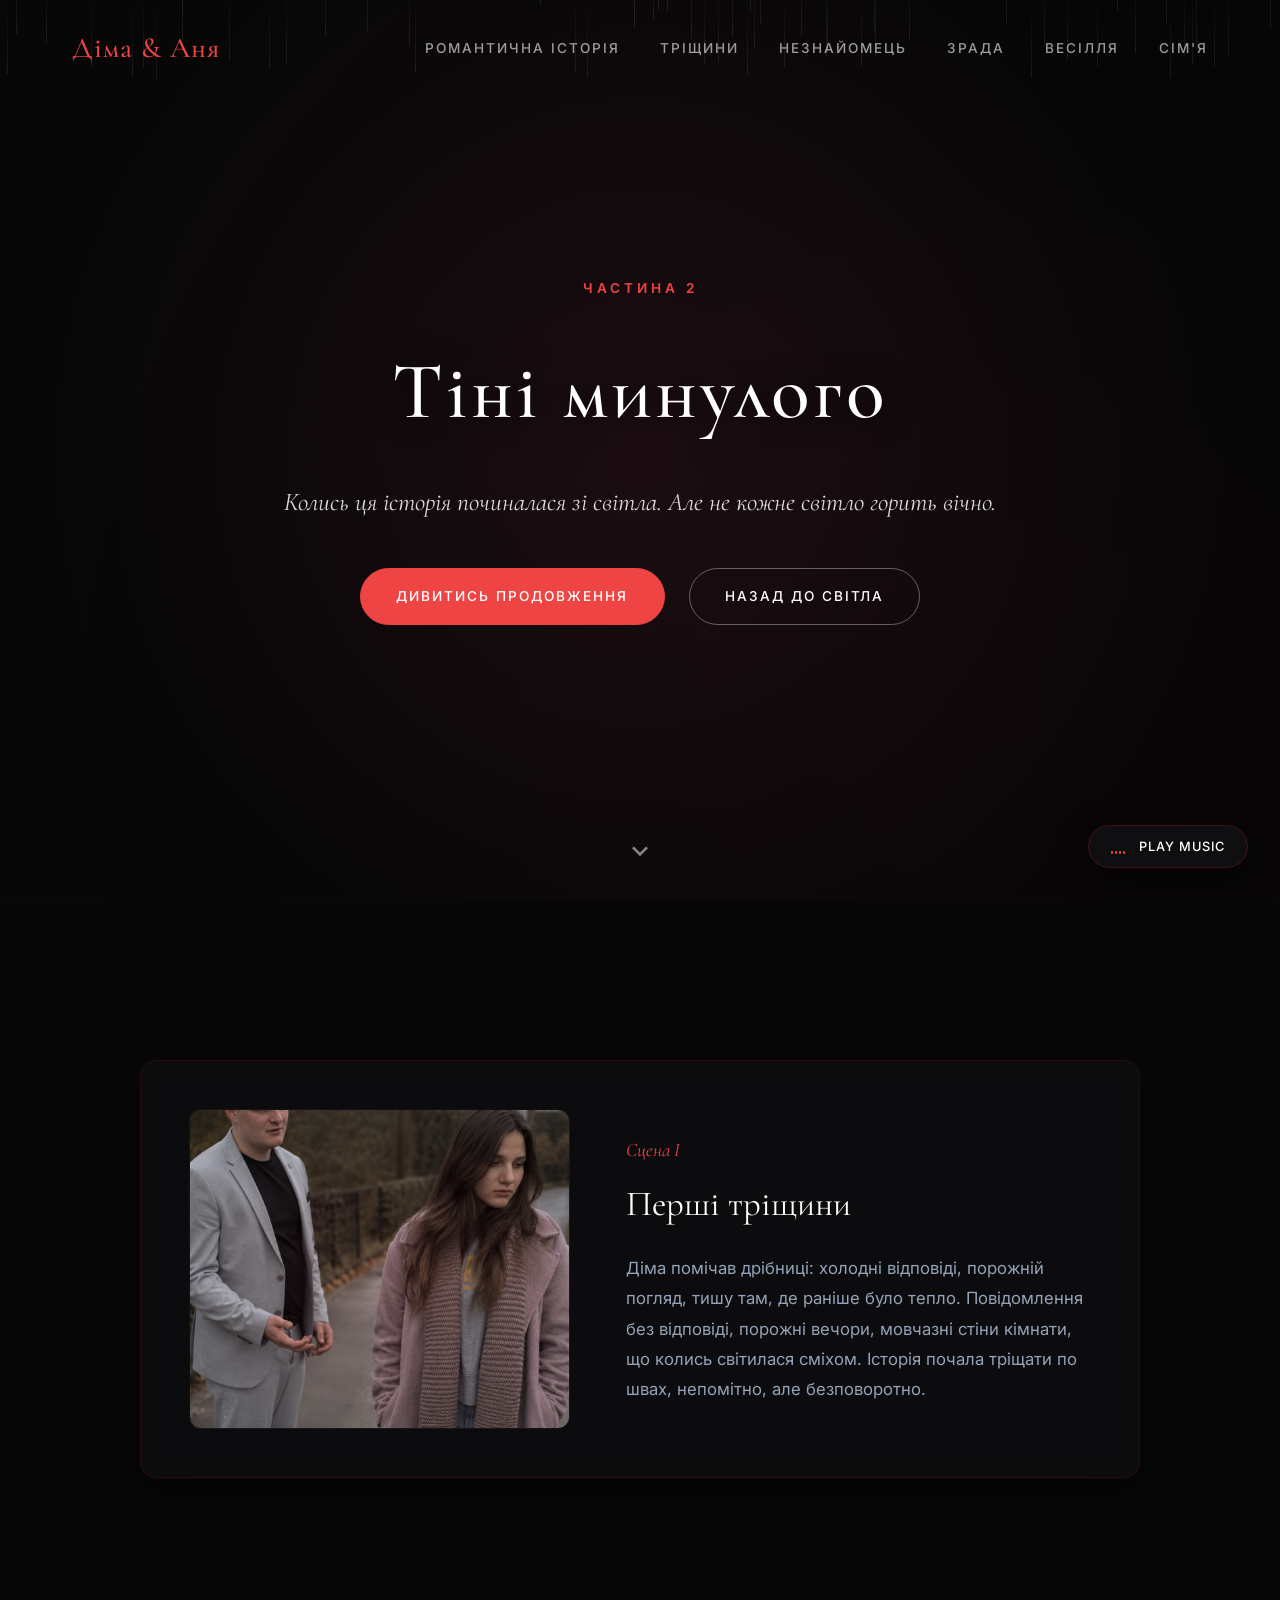
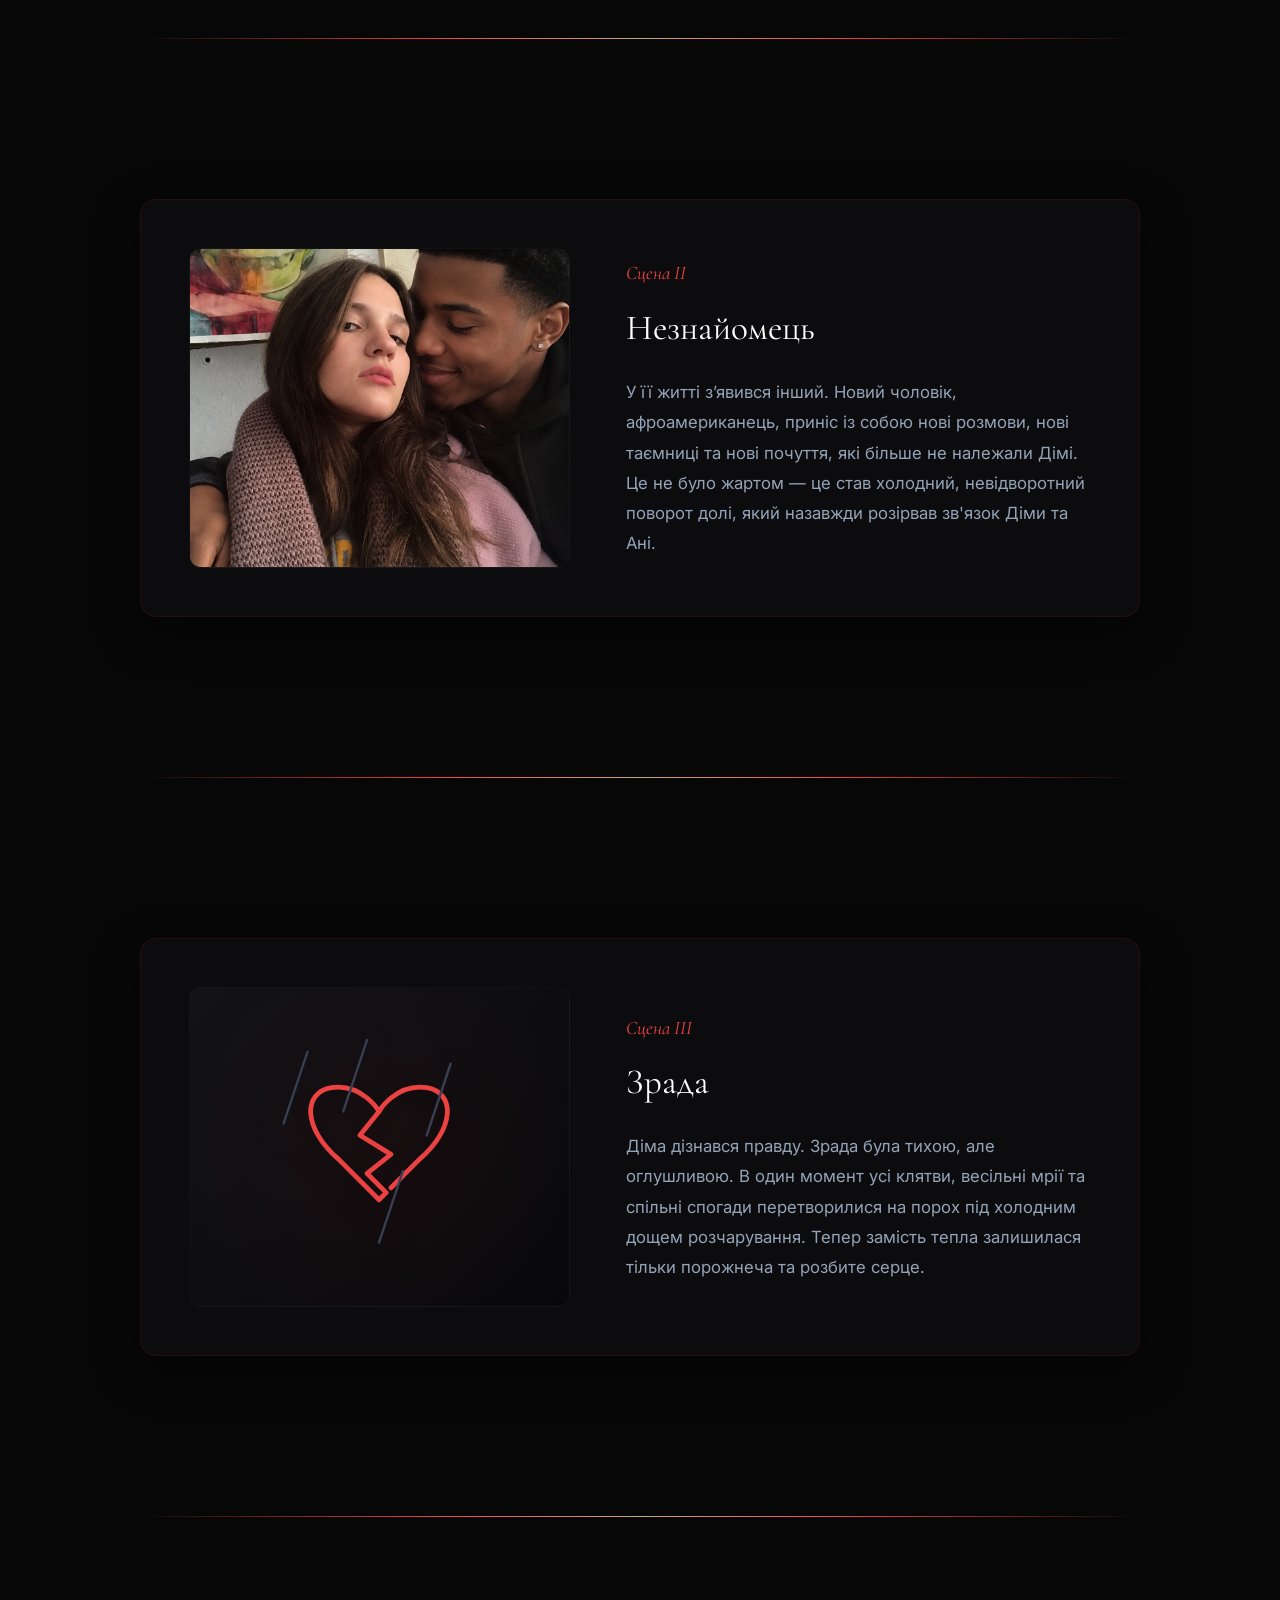
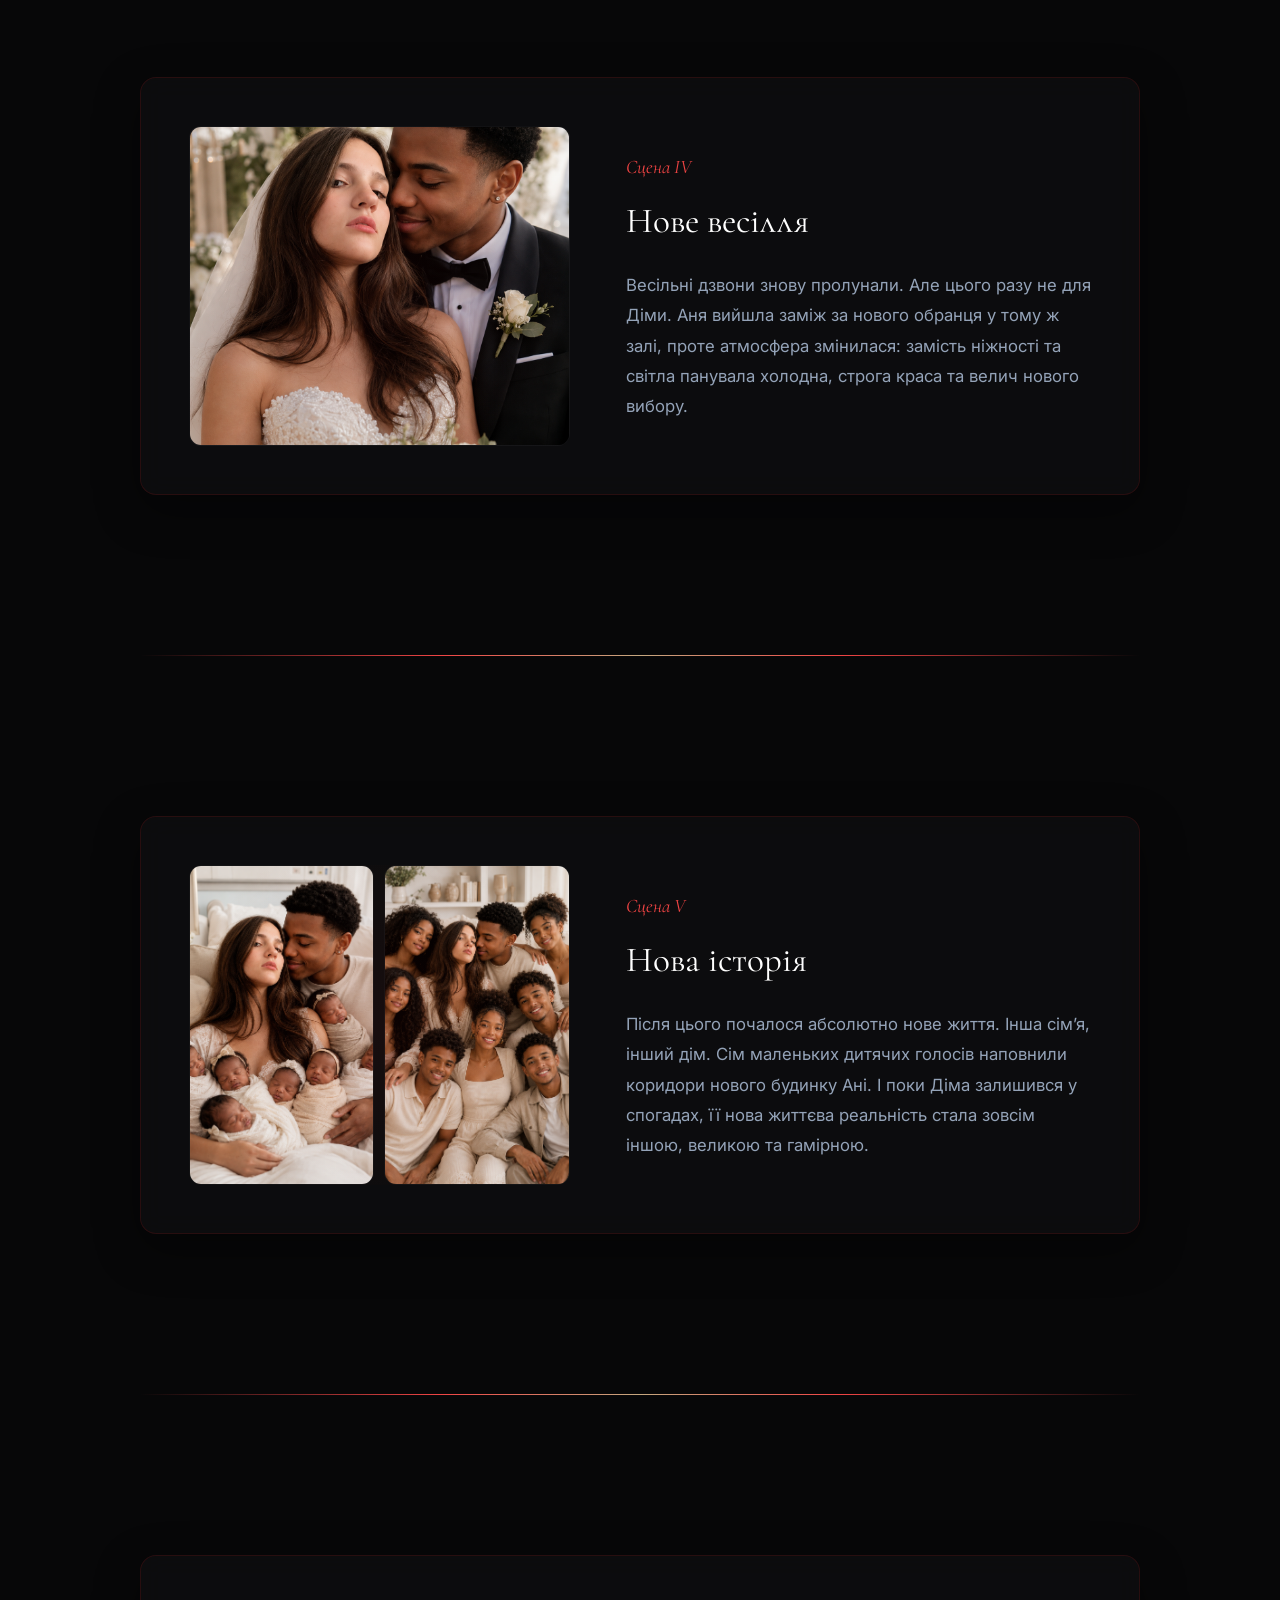
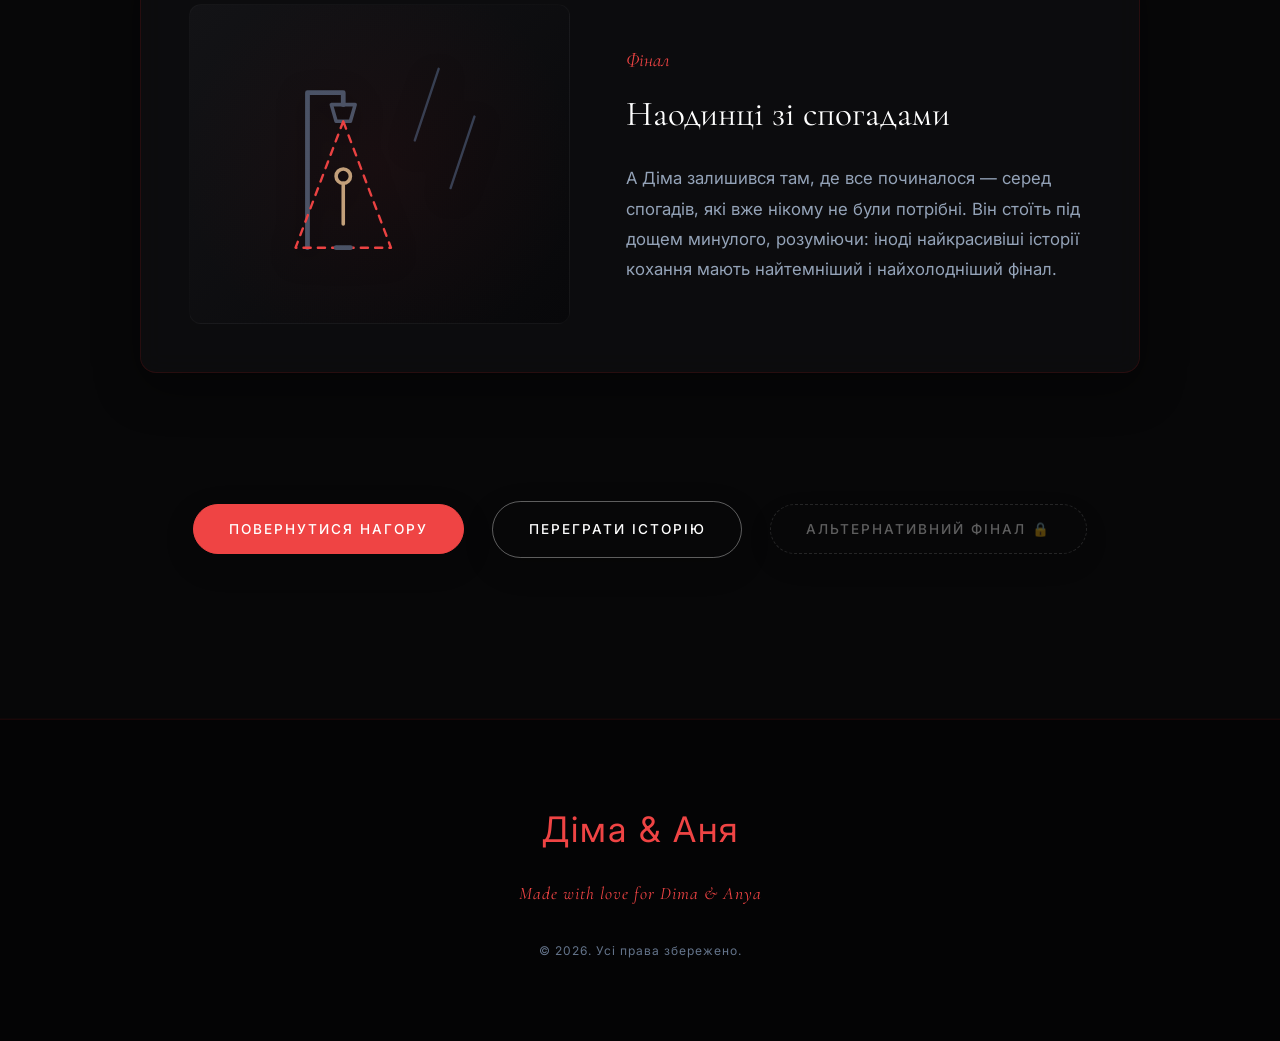
==== continuation.html @ 4e26ebfa "Add files via upload" ====
<!DOCTYPE html>
<html lang="uk">
<head>
    <meta charset="UTF-8">
    <meta name="viewport" content="width=device-width, initial-scale=1.0">
    <title>Діма & Аня — Темне Продовження</title>
    
    <!-- Meta Descriptions for SEO -->
    <meta name="description" content="Драматичне продовження історії Діми та Ані. Коли світло згасає, починається нова глава.">
    <meta name="robots" content="noindex, nofollow">
    
    <!-- Google Fonts -->
    <link rel="preconnect" href="https://fonts.googleapis.com">
    <link rel="preconnect" href="https://fonts.gstatic.com" crossorigin>
    <link href="https://fonts.googleapis.com/css2?family=Cormorant+Garamond:ital,wght@0,300;0,400;0,500;0,600;0,700;1,400&family=Inter:wght@300;400;500;600;700&display=swap" rel="stylesheet">
    
    <!-- Local CSS Link -->
    <link rel="stylesheet" href="style.css">
</head>
<body class="dark-theme">

    <!-- Loading Preloader Screen (Dark Theme) -->
    <div id="preloader" class="preloader" style="background-color: #070708;">
        <div class="preloader-content">
            <h1 class="preloader-title" style="color: #EF4444; text-shadow: 0 0 15px rgba(239, 68, 68, 0.25);">Темне продовження</h1>
            <div class="preloader-divider" style="background-color: #EF4444;"></div>
            <p class="preloader-subtitle" style="color: #94A3B8;">Іноді найкрасивіші історії мають найтемніший фінал...</p>
        </div>
    </div>

    <!-- Rain Overlay container -->
    <div class="rain-overlay" id="rain-overlay"></div>

    <!-- Fog Overlay container -->
    <div class="fog-overlay">
        <div class="fog-cloud"></div>
    </div>

    <!-- Background Music Audio Loop (Shared) -->
    <audio id="bg-music" loop preload="auto">
        <source src="assets/audio/background.mp3" type="audio/mpeg">
    </audio>

    <!-- Floating Audio Control Button -->
    <button id="music-toggle" class="music-toggle-btn" aria-label="Увімкнути музику">
        <span class="music-wave-container">
            <span class="wave-bar"></span>
            <span class="wave-bar"></span>
            <span class="wave-bar"></span>
            <span class="wave-bar"></span>
        </span>
        <span class="music-toggle-text">Play music</span>
    </button>

    <!-- Navigation Header (Dark) -->
    <header class="main-header" id="navbar">
        <div class="header-container">
            <a href="index.html" class="nav-logo" style="color: #EF4444 !important;">Діма & Аня</a>
            
            <nav class="nav-menu" id="nav-menu">
                <a href="index.html" class="nav-link">Романтична історія</a>
                <a href="#fissures" class="nav-link">Тріщини</a>
                <a href="#stranger" class="nav-link">Незнайомець</a>
                <a href="#betrayal" class="nav-link">Зрада</a>
                <a href="#wedding" class="nav-link">Весілля</a>
                <a href="#family" class="nav-link">Сім'я</a>
            </nav>
            
            <button class="mobile-menu-toggle" id="menu-toggle" aria-label="Меню">
                <span class="hamburger-line"></span>
                <span class="hamburger-line"></span>
                <span class="hamburger-line"></span>
            </button>
        </div>
    </header>

    <!-- Dark Hero Section -->
    <section class="dark-hero" id="hero">
        <div class="dark-hero-content">
            <span class="dark-hero-tag animate-fade-in-up">Частина 2</span>
            <h1 class="dark-hero-title animate-delay-1">Тіні минулого</h1>
            <p class="dark-hero-subtitle animate-delay-2">Колись ця історія починалася зі світла. Але не кожне світло горить вічно.</p>
            <div class="hero-buttons animate-delay-2">
                <a href="#fissures" class="btn btn-dark-primary">Дивитись продовження</a>
                <a href="index.html" class="btn btn-dark-outline">Назад до світла</a>
            </div>
        </div>
        <a href="#fissures" class="scroll-down-indicator" aria-label="Читати далі">
            <svg class="dark-scroll-down-arrow" viewBox="0 0 24 24">
                <path d="M7.41,8.58L12,13.17L16.59,8.58L18,10L12,16L6,10L7.41,8.58Z" />
            </svg>
        </a>
    </section>

    <!-- Dark Continuation Timeline -->
    <section class="dark-timeline-section" style="padding: 6rem 0 10rem 0;">
        <div class="container">
            
            <div class="dark-timeline-wrapper">

                <!-- Scene 1: Перші тріщини -->
                <div class="dark-scene-card reveal-on-scroll" id="fissures">
                    <div class="dark-scene-media">
                        <img src="assets/images/fissures.png" alt="Перші тріщини" loading="lazy">
                    </div>
                    <div class="dark-scene-info">
                        <span class="dark-scene-num">Сцена I</span>
                        <h2 class="dark-scene-title">Перші тріщини</h2>
                        <p class="dark-scene-text">
                            Діма помічав дрібниці: холодні відповіді, порожній погляд, тишу там, де раніше було тепло. Повідомлення без відповіді, порожні вечори, мовчазні стіни кімнати, що колись світилася сміхом. Історія почала тріщати по швах, непомітно, але безповоротно.
                        </p>
                    </div>
                </div>

                <div class="red-gold-accent"></div>

                <!-- Scene 2: Незнайомець -->
                <div class="dark-scene-card reveal-on-scroll" id="stranger">
                    <div class="dark-scene-media">
                        <img src="assets/images/stranger.png" alt="Незнайомець" loading="lazy">
                    </div>
                    <div class="dark-scene-info">
                        <span class="dark-scene-num">Сцена II</span>
                        <h2 class="dark-scene-title">Незнайомець</h2>
                        <p class="dark-scene-text">
                            У її житті з’явився інший. Новий чоловік, афроамериканець, приніс із собою нові розмови, нові таємниці та нові почуття, які більше не належали Дімі. Це не було жартом — це став холодний, невідворотний поворот долі, який назавжди розірвав зв'язок Діми та Ані.
                        </p>
                    </div>
                </div>

                <div class="red-gold-accent"></div>

                <!-- Scene 3: Зрада -->
                <div class="dark-scene-card reveal-on-scroll" id="betrayal">
                    <div class="dark-scene-media">
                        <!-- Line-art Vector: Shattered heart geometry in rain -->
                        <svg viewBox="0 0 100 100" class="silhouette-svg">
                            <!-- Shattered Heart Path -->
                            <path d="M 50 35 C 50 35, 43 23, 30 25 C 18 27, 18 42, 33 55 L 50 72 L 53 69 L 45 61 L 55 53 L 42 45 L 50 35 Z" stroke="#EF4444" stroke-width="2"/>
                            <path d="M 50 35 C 50 35, 57 23, 70 25 C 82 27, 82 42, 67 55 L 55 67" stroke="#EF4444" stroke-width="2"/>
                            <!-- Rain drops cutting through heart -->
                            <line x1="20" y1="10" x2="10" y2="40" stroke="#334155" stroke-width="1"/>
                            <line x1="45" y1="5" x2="35" y2="35" stroke="#334155" stroke-width="1"/>
                            <line x1="80" y1="15" x2="70" y2="45" stroke="#334155" stroke-width="1"/>
                            <line x1="60" y1="60" x2="50" y2="90" stroke="#334155" stroke-width="1"/>
                        </svg>
                    </div>
                    <div class="dark-scene-info">
                        <span class="dark-scene-num">Сцена III</span>
                        <h2 class="dark-scene-title">Зрада</h2>
                        <p class="dark-scene-text">
                            Діма дізнався правду. Зрада була тихою, але оглушливою. В один момент усі клятви, весільні мрії та спільні спогади перетворилися на порох під холодним дощем розчарування. Тепер замість тепла залишилася тільки порожнеча та розбите серце.
                        </p>
                    </div>
                </div>

                <div class="red-gold-accent"></div>

                <!-- Scene 4: Нове весілля -->
                <div class="dark-scene-card reveal-on-scroll" id="wedding">
                    <div class="dark-scene-media">
                        <img src="assets/images/dark_wedding.png" alt="Нове весілля" loading="lazy">
                    </div>
                    <div class="dark-scene-info">
                        <span class="dark-scene-num">Сцена IV</span>
                        <h2 class="dark-scene-title">Нове весілля</h2>
                        <p class="dark-scene-text">
                            Весільні дзвони знову пролунали. Але цього разу не для Діми. Аня вийшла заміж за нового обранця у тому ж залі, проте атмосфера змінилася: замість ніжності та світла панувала холодна, строга краса та велич нового вибору.
                        </p>
                    </div>
                </div>

                <div class="red-gold-accent"></div>

                <!-- Scene 5: Сім дітей -->
                <div class="dark-scene-card reveal-on-scroll" id="family">
                    <div class="dark-scene-media" style="gap: 10px; background: transparent; border: none; box-shadow: none;">
                        <div style="width: 50%; height: 100%; overflow: hidden; border-radius: 12px; border: 1px solid rgba(255,255,255,0.03);">
                            <img src="assets/images/seven_babies.png" alt="Сім немовлят" loading="lazy" style="width: 100%; height: 100%; object-fit: cover;">
                        </div>
                        <div style="width: 50%; height: 100%; overflow: hidden; border-radius: 12px; border: 1px solid rgba(255,255,255,0.03);">
                            <img src="assets/images/seven_kids.png" alt="Сім дітей" loading="lazy" style="width: 100%; height: 100%; object-fit: cover;">
                        </div>
                    </div>
                    <div class="dark-scene-info">
                        <span class="dark-scene-num">Сцена V</span>
                        <h2 class="dark-scene-title">Нова історія</h2>
                        <p class="dark-scene-text">
                            Після цього почалося абсолютно нове життя. Інша сім’я, інший дім. Сім маленьких дитячих голосів наповнили коридори нового будинку Ані. І поки Діма залишився у спогадах, її нова життєва реальність стала зовсім іншою, великою та гамірною.
                        </p>
                    </div>
                </div>

                <div class="red-gold-accent"></div>

                <!-- Scene 6: Діма після всього -->
                <div class="dark-scene-card reveal-on-scroll" id="dima-alone">
                    <div class="dark-scene-media">
                        <!-- Line-art Vector: Lone figure under a lamp light in rain -->
                        <svg viewBox="0 0 100 100" class="silhouette-svg">
                            <!-- Lamp outline -->
                            <path d="M 20 85 L 20 20 L 35 20 M 35 20 L 35 25" stroke="#475569" stroke-width="2"/>
                            <polygon points="30,25 40,25 38,32 32,32" stroke="#475569" stroke-width="1.5"/>
                            <!-- Light cone -->
                            <polygon points="35,32 15,85 55,85" fill="none" stroke="#EF4444" stroke-dasharray="3,3" stroke-width="1"/>
                            <!-- Silhouette of single figure standing -->
                            <circle cx="35" cy="55" r="3" stroke="#C5A880" stroke-width="1.5"/>
                            <line x1="35" y1="58" x2="35" y2="75" stroke="#C5A880" stroke-width="1.5"/>
                            <line x1="32" y1="85" x2="38" y2="85" stroke="#475569" stroke-width="2"/>
                            <!-- Rain lines -->
                            <line x1="75" y1="10" x2="65" y2="40" stroke="#334155" stroke-width="1"/>
                            <line x1="90" y1="30" x2="80" y2="60" stroke="#334155" stroke-width="1"/>
                        </svg>
                    </div>
                    <div class="dark-scene-info">
                        <span class="dark-scene-num">Фінал</span>
                        <h2 class="dark-scene-title">Наодинці зі спогадами</h2>
                        <p class="dark-scene-text">
                            А Діма залишився там, де все починалося — серед спогадів, які вже нікому не були потрібні. Він стоїть під дощем минулого, розуміючи: іноді найкрасивіші історії кохання мають найтемніший і найхолодніший фінал.
                        </p>
                    </div>
                </div>

            </div>

            <!-- Dark CTA Actions -->
            <div class="text-center" style="margin-top: 8rem;">
                <button id="scroll-to-top" class="btn btn-dark-primary btn-round" style="margin-right: 1.5rem;" aria-label="Повернутися нагору">
                    Повернутися нагору
                </button>
                <a href="index.html" class="btn btn-dark-outline btn-round" style="margin-right: 1.5rem;">Переграти історію</a>
                <button class="btn btn-dark-outline btn-round btn-disabled" aria-disabled="true">Альтернативний фінал 🔒</button>
            </div>

        </div>
    </section>

    <!-- Footer (Dark) -->
    <footer class="main-footer">
        <div class="container text-center">
            <p class="footer-logo" style="color: #EF4444 !important;">Діма & Аня</p>
            <p class="footer-love">Made with love for Dima & Anya</p>
            <p class="footer-copy">&copy; 2026. Усі права збережено.</p>
        </div>
    </footer>

    <!-- Local JS Link -->
    <script src="script.js"></script>
</body>
</html>
---- style.css ----
/* 
   Love Story Діми і Ані — Premium Stylesheet
   Typography: Cormorant Garamond (Serif), Inter (Sans-serif)
*/

/* 1. Global Custom Variables & Reset */
:root {
    --color-ivory: #FAF8F5;
    --color-beige-light: #F4F0EB;
    --color-beige: #EADBC8;
    --color-champagne: #F2E3C6;
    --color-gold: #C5A880;
    --color-gold-dark: #A6875B;
    --color-navy: #0F172A;
    --color-navy-light: #1E293B;
    --color-muted: #64748B;
    --color-white: #FFFFFF;
    
    --font-serif: 'Cormorant Garamond', Georgia, serif;
    --font-sans: 'Inter', -apple-system, BlinkMacSystemFont, "Segoe UI", Roboto, sans-serif;
    
    --transition-smooth: all 0.5s cubic-bezier(0.25, 1, 0.5, 1);
    --transition-fast: all 0.3s ease;
    
    --shadow-soft: 0 4px 30px rgba(0, 0, 0, 0.03);
    --shadow-medium: 0 10px 40px rgba(197, 168, 128, 0.08);
    --shadow-glass: 0 8px 32px 0 rgba(15, 23, 42, 0.04);
}

* {
    box-sizing: border-box;
    margin: 0;
    padding: 0;
}

html {
    scroll-behavior: smooth;
    font-size: 16px;
    background-color: var(--color-ivory);
    color: var(--color-navy);
    -webkit-font-smoothing: antialiased;
}

body {
    font-family: var(--font-sans);
    line-height: 1.7;
    overflow-x: hidden;
}

/* Helper Utilities */
.container {
    width: 100%;
    max-width: 1200px;
    margin: 0 auto;
    padding: 0 2rem;
}

.text-center { text-align: center; }
.d-block { display: block; }

/* Custom Scrollbar */
::-webkit-scrollbar {
    width: 8px;
}
::-webkit-scrollbar-track {
    background: var(--color-ivory);
}
::-webkit-scrollbar-thumb {
    background: var(--color-beige);
    border-radius: 4px;
}
::-webkit-scrollbar-thumb:hover {
    background: var(--color-gold);
}

/* Typographical Hierarchy */
h1, h2, h3, h4, .nav-logo, .love-quote {
    font-family: var(--font-serif);
    font-weight: 500;
}

/* 2. Loading Preloader */
.preloader {
    position: fixed;
    top: 0;
    left: 0;
    width: 100%;
    height: 100%;
    background-color: var(--color-ivory);
    z-index: 9999;
    display: flex;
    justify-content: center;
    align-items: center;
    transition: opacity 0.8s cubic-bezier(0.25, 1, 0.5, 1), visibility 0.8s;
}

.preloader.fade-out {
    opacity: 0;
    visibility: hidden;
    pointer-events: none;
}

.preloader-content {
    text-align: center;
    opacity: 0;
    transform: translateY(20px);
    animation: preloaderFadeIn 0.8s forwards 0.2s;
}

.preloader-title {
    font-size: 3rem;
    color: var(--color-navy);
    letter-spacing: 2px;
}

.preloader-divider {
    width: 60px;
    height: 1px;
    background-color: var(--color-gold);
    margin: 1.5rem auto;
}

.preloader-subtitle {
    font-family: var(--font-serif);
    font-style: italic;
    font-size: 1.2rem;
    color: var(--color-gold-dark);
}

@keyframes preloaderFadeIn {
    to {
        opacity: 1;
        transform: translateY(0);
    }
}

/* 3. Floating Music Toggle Button */
.music-toggle-btn {
    position: fixed;
    bottom: 2rem;
    right: 2rem;
    z-index: 100;
    background: rgba(255, 255, 255, 0.75);
    backdrop-filter: blur(10px);
    -webkit-backdrop-filter: blur(10px);
    border: 1px solid rgba(197, 168, 128, 0.3);
    padding: 0.8rem 1.4rem;
    border-radius: 50px;
    display: flex;
    align-items: center;
    gap: 0.7rem;
    cursor: pointer;
    box-shadow: var(--shadow-glass);
    transition: var(--transition-fast);
}

.music-toggle-btn:hover {
    background: rgba(255, 255, 255, 0.95);
    border-color: var(--color-gold);
    transform: translateY(-3px);
}

.music-toggle-text {
    font-family: var(--font-sans);
    font-size: 0.8rem;
    font-weight: 500;
    text-transform: uppercase;
    letter-spacing: 1px;
    color: var(--color-navy);
}

.music-wave-container {
    display: flex;
    align-items: flex-end;
    gap: 2px;
    width: 16px;
    height: 14px;
}

.wave-bar {
    width: 2px;
    height: 3px;
    background-color: var(--color-gold-dark);
    border-radius: 2px;
    transition: height 0.3s ease;
}

/* Wave Playing Animation */
.music-toggle-btn.playing .wave-bar {
    animation: musicWave 1.2s ease-in-out infinite alternate;
}

.music-toggle-btn.playing .wave-bar:nth-child(1) { animation-delay: 0.1s; }
.music-toggle-btn.playing .wave-bar:nth-child(2) { animation-delay: 0.4s; }
.music-toggle-btn.playing .wave-bar:nth-child(3) { animation-delay: 0.2s; }
.music-toggle-btn.playing .wave-bar:nth-child(4) { animation-delay: 0.5s; }

@keyframes musicWave {
    0% { height: 3px; }
    100% { height: 14px; }
}

/* 4. Navigation Header */
.main-header {
    position: fixed;
    top: 0;
    left: 0;
    width: 100%;
    z-index: 90;
    transition: var(--transition-smooth);
    padding: 1.5rem 0;
}

.main-header.scrolled {
    padding: 1rem 0;
    background-color: rgba(250, 248, 245, 0.85);
    backdrop-filter: blur(15px);
    -webkit-backdrop-filter: blur(15px);
    border-bottom: 1px solid rgba(197, 168, 128, 0.15);
    box-shadow: 0 4px 30px rgba(0, 0, 0, 0.02);
}

.header-container {
    display: flex;
    justify-content: space-between;
    align-items: center;
    width: 100%;
    max-width: 1200px;
    margin: 0 auto;
    padding: 0 2rem;
}

.nav-logo {
    font-size: 1.8rem;
    color: var(--color-white);
    text-decoration: none;
    letter-spacing: 1px;
    transition: var(--transition-fast);
}

.main-header.scrolled .nav-logo {
    color: var(--color-navy);
}

.nav-menu {
    display: flex;
    gap: 2.5rem;
}

.nav-link {
    font-family: var(--font-sans);
    font-size: 0.85rem;
    font-weight: 500;
    text-decoration: none;
    color: rgba(255, 255, 255, 0.8);
    text-transform: uppercase;
    letter-spacing: 2px;
    position: relative;
    padding: 0.3rem 0;
    transition: var(--transition-fast);
}

.nav-link::after {
    content: '';
    position: absolute;
    bottom: 0;
    left: 0;
    width: 0;
    height: 1px;
    background-color: var(--color-gold);
    transition: var(--transition-fast);
}

.nav-link:hover {
    color: var(--color-white);
}

.nav-link:hover::after {
    width: 100%;
}

.main-header.scrolled .nav-link {
    color: var(--color-navy-light);
}

.main-header.scrolled .nav-link:hover {
    color: var(--color-gold-dark);
}

.mobile-menu-toggle {
    display: none;
    background: none;
    border: none;
    cursor: pointer;
    flex-direction: column;
    gap: 6px;
    width: 28px;
}

.hamburger-line {
    width: 100%;
    height: 2px;
    background-color: var(--color-white);
    transition: var(--transition-fast);
}

.main-header.scrolled .hamburger-line {
    background-color: var(--color-navy);
}

/* 5. Hero Section */
.hero-section {
    position: relative;
    height: 100vh;
    width: 100%;
    overflow: hidden;
    display: flex;
    justify-content: center;
    align-items: center;
}

.hero-parallax-bg {
    position: absolute;
    top: -10%;
    left: 0;
    width: 100%;
    height: 120%;
    background-size: cover;
    background-position: center;
    will-change: transform;
}

.hero-overlay {
    position: absolute;
    top: 0;
    left: 0;
    width: 100%;
    height: 100%;
    background: linear-gradient(to bottom, rgba(15, 23, 42, 0.4) 0%, rgba(15, 23, 42, 0.7) 100%);
}

.hero-content {
    position: relative;
    z-index: 10;
    text-align: center;
    color: var(--color-white);
    max-width: 800px;
    padding: 0 1.5rem;
}

.hero-title {
    font-size: 5rem;
    letter-spacing: 4px;
    margin-bottom: 1rem;
    font-weight: 300;
}

.hero-subtitle {
    font-family: var(--font-serif);
    font-size: 1.6rem;
    font-style: italic;
    font-weight: 300;
    color: rgba(255, 255, 255, 0.9);
    margin-bottom: 2.5rem;
    line-height: 1.4;
}

.hero-buttons {
    display: flex;
    justify-content: center;
    gap: 1.5rem;
}

.btn {
    display: inline-block;
    padding: 1rem 2.2rem;
    border-radius: 50px;
    font-family: var(--font-sans);
    font-size: 0.85rem;
    font-weight: 500;
    text-transform: uppercase;
    letter-spacing: 2px;
    text-decoration: none;
    transition: var(--transition-fast);
    cursor: pointer;
}

.btn-primary {
    background-color: var(--color-gold);
    color: var(--color-white);
    border: 1px solid var(--color-gold);
}

.btn-primary:hover {
    background-color: var(--color-gold-dark);
    border-color: var(--color-gold-dark);
    transform: translateY(-2px);
    box-shadow: 0 10px 20px rgba(197, 168, 128, 0.2);
}

.btn-outline {
    background-color: transparent;
    color: var(--color-white);
    border: 1px solid rgba(255, 255, 255, 0.4);
}

.btn-outline:hover {
    background-color: var(--color-white);
    color: var(--color-navy);
    border-color: var(--color-white);
    transform: translateY(-2px);
}

.scroll-down-indicator {
    position: absolute;
    bottom: 2rem;
    left: 50%;
    transform: translateX(-50%);
    z-index: 10;
    cursor: pointer;
    animation: bounceIndicator 2s infinite;
    display: flex;
    flex-direction: column;
    align-items: center;
}

.scroll-down-arrow {
    width: 32px;
    height: 32px;
    fill: rgba(255, 255, 255, 0.7);
    transition: var(--transition-fast);
}

.scroll-down-indicator:hover .scroll-down-arrow {
    fill: var(--color-gold);
}

@keyframes bounceIndicator {
    0%, 20%, 50%, 80%, 100% { transform: translate(-50%, 0); }
    40% { transform: translate(-50%, -10px); }
    60% { transform: translate(-50%, -5px); }
}

/* 6. General Sections Styling */
section {
    padding: 8rem 0;
}

.section-label {
    font-family: var(--font-sans);
    font-size: 0.8rem;
    font-weight: 600;
    text-transform: uppercase;
    letter-spacing: 3px;
    color: var(--color-gold-dark);
    margin-bottom: 1rem;
}

.section-title {
    font-size: 3rem;
    color: var(--color-navy);
    margin-bottom: 2.5rem;
    font-weight: 400;
}

/* 7. Section: Наша історія */
.history-section {
    background-color: var(--color-ivory);
}

.history-lead-text {
    font-family: var(--font-serif);
    font-size: 1.8rem;
    line-height: 1.6;
    color: var(--color-navy-light);
    max-width: 850px;
    margin: 0 auto 3rem auto;
    font-style: italic;
    font-weight: 300;
}

.editorial-divider {
    width: 80px;
    height: 1px;
    background: var(--color-gold);
    margin: 0 auto;
    position: relative;
}

.editorial-divider::after {
    content: '✦';
    position: absolute;
    left: 50%;
    top: 50%;
    transform: translate(-50%, -50%);
    background-color: var(--color-ivory);
    padding: 0 10px;
    color: var(--color-gold);
    font-size: 0.8rem;
}

/* 8. Section: Timeline */
.timeline-section {
    background-color: var(--color-beige-light);
    position: relative;
}

.timeline-wrapper {
    position: relative;
    max-width: 1000px;
    margin: 4rem auto 0 auto;
}

.timeline-line {
    position: absolute;
    left: 50%;
    top: 0;
    width: 2px;
    height: 100%;
    background: linear-gradient(to bottom, var(--color-beige) 0%, var(--color-gold) 50%, var(--color-beige) 100%);
    transform: translateX(-50%);
}

.timeline-item {
    display: flex;
    justify-content: space-between;
    align-items: center;
    width: 100%;
    margin-bottom: 6rem;
    position: relative;
}

.timeline-item:last-child {
    margin-bottom: 0;
}

.timeline-img-box {
    width: 45%;
    border-radius: 12px;
    overflow: hidden;
    box-shadow: var(--shadow-soft);
    border: 1px solid rgba(197, 168, 128, 0.15);
    transition: var(--transition-smooth);
}

.timeline-img-box img {
    width: 100%;
    height: 380px;
    object-fit: cover;
    display: block;
    transition: var(--transition-smooth);
}

.timeline-item:hover .timeline-img-box img {
    transform: scale(1.03);
}

.timeline-content-card {
    width: 45%;
    background-color: var(--color-white);
    padding: 2.5rem;
    border-radius: 12px;
    box-shadow: var(--shadow-soft);
    border: 1px solid rgba(197, 168, 128, 0.1);
    position: relative;
    transition: var(--transition-smooth);
}

.timeline-item:hover .timeline-content-card {
    transform: translateY(-5px);
    box-shadow: var(--shadow-medium);
    border-color: rgba(197, 168, 128, 0.3);
}

.timeline-tag {
    font-family: var(--font-sans);
    font-size: 0.75rem;
    font-weight: 600;
    text-transform: uppercase;
    letter-spacing: 2px;
    color: var(--color-gold-dark);
    margin-bottom: 0.8rem;
    display: inline-block;
}

.timeline-content-card h3 {
    font-size: 1.8rem;
    margin-bottom: 1rem;
    color: var(--color-navy);
}

.timeline-content-card p {
    font-size: 0.95rem;
    color: var(--color-muted);
}

/* Alternate Timeline Items */
.timeline-item:nth-child(even) {
    flex-direction: row-reverse;
}

/* Timeline dot indicators */
.timeline-item::after {
    content: '';
    position: absolute;
    left: 50%;
    top: 50%;
    transform: translate(-50%, -50%);
    width: 16px;
    height: 16px;
    border-radius: 50%;
    background-color: var(--color-ivory);
    border: 3px solid var(--color-gold);
    z-index: 5;
    transition: var(--transition-fast);
}

.timeline-item:hover::after {
    background-color: var(--color-gold);
    transform: translate(-50%, -50%) scale(1.2);
}

/* 9. Section: Gallery (Masonry Style Grid) */
.gallery-section {
    background-color: var(--color-ivory);
}

.gallery-grid {
    display: grid;
    grid-template-columns: repeat(6, 1fr);
    grid-gap: 24px;
    margin-top: 4rem;
}

.gallery-item {
    position: relative;
    border-radius: 12px;
    overflow: hidden;
    cursor: pointer;
    box-shadow: var(--shadow-soft);
    border: 1px solid rgba(197, 168, 128, 0.15);
    grid-column: span 2;
    aspect-ratio: 4/5;
}

.gallery-item.size-vertical {
    grid-column: span 2;
    grid-row: span 2;
    aspect-ratio: auto;
    height: 100%;
}

.gallery-item.size-large {
    grid-column: span 4;
    aspect-ratio: 8/5;
}

.gallery-item img {
    width: 100%;
    height: 100%;
    object-fit: cover;
    display: block;
    transition: var(--transition-smooth);
}

.gallery-overlay {
    position: absolute;
    top: 0;
    left: 0;
    width: 100%;
    height: 100%;
    background: linear-gradient(to top, rgba(15, 23, 42, 0.8) 0%, rgba(15, 23, 42, 0.2) 70%);
    opacity: 0;
    display: flex;
    align-items: flex-end;
    padding: 2.5rem;
    transition: var(--transition-fast);
}

.gallery-caption {
    transform: translateY(15px);
    transition: var(--transition-smooth);
    color: var(--color-white);
}

.gallery-caption h3 {
    font-size: 1.8rem;
    margin-bottom: 0.4rem;
    font-weight: 400;
}

.gallery-caption p {
    font-family: var(--font-serif);
    font-style: italic;
    font-size: 1.05rem;
    color: var(--color-champagne);
    opacity: 0.9;
}

/* Hover States */
.gallery-item:hover img {
    transform: scale(1.05);
}

.gallery-item:hover .gallery-overlay {
    opacity: 1;
}

.gallery-item:hover .gallery-caption {
    transform: translateY(0);
}

/* 10. Section: Про них (Cards) */
.about-section {
    background-color: var(--color-beige-light);
}

.about-cards-grid {
    display: flex;
    gap: 3rem;
    margin-top: 4rem;
}

.about-card {
    flex: 1;
    background-color: var(--color-white);
    padding: 4rem 3rem;
    border-radius: 12px;
    box-shadow: var(--shadow-soft);
    border: 1px solid rgba(197, 168, 128, 0.15);
    position: relative;
    overflow: hidden;
    transition: var(--transition-smooth);
    display: flex;
    flex-direction: column;
    justify-content: center;
}

.card-bg-overlay {
    position: absolute;
    top: -100px;
    right: -100px;
    width: 250px;
    height: 250px;
    border-radius: 50%;
    background: radial-gradient(circle, rgba(197, 168, 128, 0.06) 0%, rgba(255,255,255,0) 70%);
    transition: var(--transition-smooth);
}

.about-card:hover {
    transform: translateY(-8px);
    box-shadow: var(--shadow-medium);
    border-color: rgba(197, 168, 128, 0.35);
}

.about-card:hover .card-bg-overlay {
    transform: scale(1.2);
}

.card-content {
    position: relative;
    z-index: 5;
}

.card-role {
    font-family: var(--font-serif);
    font-size: 2.2rem;
    color: var(--color-gold-dark);
    margin-bottom: 0.5rem;
    display: block;
}

.card-name {
    font-family: var(--font-sans);
    font-size: 0.9rem;
    font-weight: 600;
    text-transform: uppercase;
    letter-spacing: 2px;
    color: var(--color-navy);
    margin-bottom: 2rem;
}

.card-description {
    font-size: 1.05rem;
    color: var(--color-muted);
    line-height: 1.8;
}

/* 11. Section: Quote */
.quote-section {
    background-color: var(--color-ivory);
    position: relative;
    overflow: hidden;
    padding: 10rem 0;
    border-top: 1px solid rgba(197, 168, 128, 0.1);
    border-bottom: 1px solid rgba(197, 168, 128, 0.1);
}

.quote-bg-decor {
    position: absolute;
    left: 50%;
    top: 50%;
    transform: translate(-50%, -50%);
    width: 450px;
    height: 450px;
    border: 1px solid rgba(197, 168, 128, 0.05);
    border-radius: 50%;
    pointer-events: none;
}

.quote-icon {
    width: 64px;
    height: 64px;
    margin: 0 auto 2rem auto;
}

.quote-icon svg {
    fill: var(--color-gold);
    width: 100%;
    height: 100%;
    opacity: 0.4;
}

.love-quote {
    font-size: 2.8rem;
    line-height: 1.5;
    color: var(--color-navy);
    max-width: 900px;
    margin: 0 auto 2rem auto;
    font-style: italic;
    font-weight: 300;
}

.quote-author {
    font-family: var(--font-sans);
    font-size: 0.85rem;
    font-weight: 600;
    text-transform: uppercase;
    letter-spacing: 4px;
    color: var(--color-gold-dark);
}

/* 12. Final Call to Action */
.final-section {
    position: relative;
    height: 80vh;
    display: flex;
    justify-content: center;
    align-items: center;
    overflow: hidden;
}

.final-bg {
    position: absolute;
    top: 0;
    left: 0;
    width: 100%;
    height: 100%;
    background-size: cover;
    background-position: center;
    transition: var(--transition-smooth);
}

.final-overlay {
    position: absolute;
    top: 0;
    left: 0;
    width: 100%;
    height: 100%;
    background: linear-gradient(to top, rgba(15, 23, 42, 0.8) 0%, rgba(15, 23, 42, 0.4) 100%);
}

.final-content {
    position: relative;
    z-index: 10;
    color: var(--color-white);
    max-width: 700px;
    padding: 0 2rem;
}

.final-title {
    font-size: 3.5rem;
    margin-bottom: 1.5rem;
    font-weight: 300;
}

.final-subtitle {
    font-family: var(--font-serif);
    font-style: italic;
    font-size: 1.4rem;
    color: rgba(255, 255, 255, 0.9);
    margin-bottom: 3rem;
}

.btn-round {
    border-radius: 50px;
    box-shadow: 0 10px 30px rgba(0, 0, 0, 0.2);
}

/* 13. Footer */
.main-footer {
    background-color: var(--color-navy);
    color: var(--color-white);
    padding: 5rem 0;
    border-top: 1px solid rgba(255, 255, 255, 0.05);
}

.footer-logo {
    font-size: 2.2rem;
    letter-spacing: 2px;
    margin-bottom: 1.2rem;
}

.footer-love {
    font-family: var(--font-serif);
    font-style: italic;
    font-size: 1.1rem;
    color: var(--color-gold);
    margin-bottom: 2rem;
    letter-spacing: 1px;
}

.footer-copy {
    font-family: var(--font-sans);
    font-size: 0.75rem;
    color: var(--color-muted);
    letter-spacing: 1px;
}

/* 14. Scroll Reveal Animations System */
.reveal-on-scroll {
    opacity: 0;
    transform: translateY(40px);
    transition: opacity 1.2s cubic-bezier(0.25, 1, 0.5, 1), transform 1.2s cubic-bezier(0.25, 1, 0.5, 1);
    will-change: transform, opacity;
}

.reveal-on-scroll.visible {
    opacity: 1;
    transform: translateY(0);
}

/* Custom staggered load for Hero */
.animate-fade-in-up {
    opacity: 0;
    transform: translateY(30px);
    animation: fadeInUp 1.2s cubic-bezier(0.25, 1, 0.5, 1) forwards;
}

.animate-delay-1 {
    opacity: 0;
    transform: translateY(30px);
    animation: fadeInUp 1.2s cubic-bezier(0.25, 1, 0.5, 1) forwards 0.3s;
}

.animate-delay-2 {
    opacity: 0;
    transform: translateY(30px);
    animation: fadeInUp 1.2s cubic-bezier(0.25, 1, 0.5, 1) forwards 0.6s;
}

@keyframes fadeInUp {
    to {
        opacity: 1;
        transform: translateY(0);
    }
}

/* 15. Responsive Styling Breakpoints */

/* Tablets - 1024px */
@media (max-width: 1024px) {
    h1, .hero-title { font-size: 4rem; }
    h2, .section-title { font-size: 2.5rem; }
    .love-quote { font-size: 2.2rem; }
    
    .timeline-wrapper {
        padding: 0 1rem;
    }
    
    .gallery-grid {
        grid-template-columns: repeat(4, 1fr);
    }
    .gallery-item.size-large {
        grid-column: span 4;
    }
    
    .about-cards-grid {
        flex-direction: column;
        gap: 2rem;
    }
}

/* Mobile Devices - 768px */
@media (max-width: 768px) {
    body {
        font-size: 0.95rem;
    }
    
    section {
        padding: 5rem 0;
    }
    
    h1, .hero-title { font-size: 3rem; }
    h2, .section-title { font-size: 2rem; margin-bottom: 1.5rem; }
    .hero-subtitle { font-size: 1.2rem; margin-bottom: 2rem; }
    .love-quote { font-size: 1.8rem; }
    
    .btn {
        padding: 0.8rem 1.6rem;
        font-size: 0.8rem;
    }
    
    /* Navigation burger */
    .mobile-menu-toggle {
        display: flex;
    }
    
    .nav-menu {
        position: fixed;
        top: 0;
        right: -100%;
        width: 70%;
        height: 100vh;
        background-color: var(--color-ivory);
        flex-direction: column;
        justify-content: center;
        align-items: center;
        gap: 2rem;
        transition: var(--transition-smooth);
        box-shadow: -10px 0 30px rgba(0, 0, 0, 0.05);
        z-index: 95;
    }
    
    .nav-menu.active {
        right: 0;
    }
    
    .nav-link {
        color: var(--color-navy);
        font-size: 1.1rem;
    }
    
    .main-header.scrolled .nav-menu {
        background-color: var(--color-ivory);
    }
    
    /* Make Burger menu lines turn gold / navy */
    .hamburger-line {
        background-color: var(--color-white);
    }
    .main-header.scrolled .hamburger-line {
        background-color: var(--color-navy);
    }
    
    /* Close toggle adjustments */
    #navbar.nav-open .hamburger-line:nth-child(1) {
        transform: translateY(8px) rotate(45deg);
        background-color: var(--color-navy);
    }
    #navbar.nav-open .hamburger-line:nth-child(2) {
        opacity: 0;
    }
    #navbar.nav-open .hamburger-line:nth-child(3) {
        transform: translateY(-8px) rotate(-45deg);
        background-color: var(--color-navy);
    }
    
    /* Hero button wrap */
    .hero-buttons {
        flex-direction: column;
        align-items: center;
        gap: 1rem;
        width: 100%;
        max-width: 300px;
        margin: 0 auto;
    }
    .btn { width: 100%; text-align: center; }
    
    /* History lead */
    .history-lead-text {
        font-size: 1.4rem;
        line-height: 1.5;
    }
    
    /* Timeline Mobile Transformation (Single Column layout) */
    .timeline-line {
        left: 20px;
    }
    
    .timeline-item {
        flex-direction: column !important;
        align-items: flex-start;
        gap: 1.5rem;
        padding-left: 45px;
        margin-bottom: 4rem;
    }
    
    .timeline-img-box, .timeline-content-card {
        width: 100%;
    }
    
    .timeline-img-box img {
        height: 250px;
    }
    
    .timeline-item::after {
        left: 20px;
        top: 0;
        transform: translate(-50%, 0);
    }
    
    .timeline-item:hover::after {
        transform: translate(-50%, 0) scale(1.2);
    }
    
    .timeline-content-card {
        padding: 1.8rem;
    }
    
    /* Gallery Mobile */
    .gallery-grid {
        grid-template-columns: repeat(2, 1fr);
        grid-gap: 12px;
    }
    .gallery-item, .gallery-item.size-vertical, .gallery-item.size-large {
        grid-column: span 2;
        aspect-ratio: 4/5;
        height: auto;
    }
    .gallery-overlay {
        padding: 1.5rem;
    }
    .gallery-caption h3 {
        font-size: 1.4rem;
    }
    
    /* About Mobile */
    .about-card {
        padding: 2.5rem 1.8rem;
    }
    
    /* Final Section Mobile */
    .final-section {
        height: 60vh;
    }
    .final-title { font-size: 2.2rem; }
    .final-subtitle { font-size: 1.1rem; }
    
    .music-toggle-btn {
        bottom: 1.5rem;
        right: 1.5rem;
        padding: 0.6rem 1rem;
    }
}

/* 16. Transition & Dark Sequel Theme (continuation.html) */

.transition-section {
    background: linear-gradient(to bottom, var(--color-ivory) 0%, #16161a 100%);
    padding: 8rem 0;
    border-top: 1px solid rgba(197, 168, 128, 0.15);
}

.transition-tag {
    font-family: var(--font-sans);
    font-size: 0.8rem;
    font-weight: 600;
    text-transform: uppercase;
    letter-spacing: 3px;
    color: var(--color-gold-dark);
    margin-bottom: 1.5rem;
    display: inline-block;
}

.transition-title {
    font-size: 3rem;
    color: var(--color-navy);
    margin-bottom: 1.5rem;
    transition: var(--transition-smooth);
}

.transition-section.visible .transition-title {
    color: var(--color-white);
}

.transition-text {
    font-family: var(--font-serif);
    font-style: italic;
    font-size: 1.5rem;
    color: var(--color-muted);
    max-width: 700px;
    margin: 0 auto 3rem auto;
}

.transition-section.visible .transition-text {
    color: rgba(255, 255, 255, 0.7);
}

.btn-dark-transition {
    background-color: transparent;
    color: var(--color-navy);
    border: 1px solid var(--color-navy);
    padding: 1rem 2.2rem;
    border-radius: 50px;
    font-family: var(--font-sans);
    font-size: 0.85rem;
    font-weight: 500;
    text-transform: uppercase;
    letter-spacing: 2px;
    text-decoration: none;
    transition: var(--transition-fast);
    cursor: pointer;
    display: inline-block;
}

.transition-section.visible .btn-dark-transition {
    color: var(--color-white);
    border-color: rgba(255, 255, 255, 0.4);
}

.btn-dark-transition:hover {
    background-color: var(--color-gold);
    color: var(--color-white) !important;
    border-color: var(--color-gold);
    transform: translateY(-3px);
    box-shadow: 0 10px 20px rgba(197, 168, 128, 0.2);
}

/* Dark Theme Overrides for Part 2 */
.dark-theme {
    background-color: #070708;
    color: #E2E8F0;
}

.dark-theme html,
.dark-theme body {
    background-color: #070708;
    color: #E2E8F0;
}

.dark-theme .main-header.scrolled {
    background-color: rgba(7, 7, 8, 0.85);
    border-bottom: 1px solid rgba(155, 28, 28, 0.25);
    box-shadow: 0 4px 30px rgba(0, 0, 0, 0.2);
}

.dark-theme .nav-logo {
    color: var(--color-white) !important;
}

.dark-theme .nav-link {
    color: rgba(255, 255, 255, 0.6) !important;
}

.dark-theme .nav-link:hover {
    color: #EF4444 !important;
}

.dark-theme .nav-link::after {
    background-color: #EF4444;
}

.dark-theme .hamburger-line {
    background-color: var(--color-white) !important;
}

/* Rain Effect overlay */
.rain-overlay {
    position: fixed;
    top: 0;
    left: 0;
    width: 100%;
    height: 100%;
    pointer-events: none;
    z-index: 1;
    overflow: hidden;
    opacity: 0.18;
}

.rain-drop {
    position: absolute;
    background: linear-gradient(transparent, rgba(226, 232, 240, 0.5));
    width: 1px;
    height: 80px;
    animation: fall linear infinite;
}

@keyframes fall {
    0% {
        transform: translateY(-100px);
    }
    100% {
        transform: translateY(105vh);
    }
}

/* Fog Effect overlay */
.fog-overlay {
    position: fixed;
    top: 0;
    left: 0;
    width: 100%;
    height: 100%;
    pointer-events: none;
    z-index: 1;
    overflow: hidden;
    opacity: 0.15;
}

.fog-cloud {
    position: absolute;
    width: 160%;
    height: 160%;
    background: radial-gradient(circle, rgba(155, 28, 28, 0.18) 0%, rgba(30, 41, 59, 0.05) 50%, rgba(7, 7, 8, 0) 100%);
    animation: drift 30s ease-in-out infinite alternate;
}

@keyframes drift {
    0% {
        transform: translate(-10%, -10%) rotate(0deg);
    }
    100% {
        transform: translate(10%, 10%) rotate(15deg);
    }
}

/* Dark Sections */
.dark-theme section {
    background-color: #070708;
    border-bottom: 1px solid rgba(155, 28, 28, 0.05);
}

.dark-theme .section-title {
    color: var(--color-white);
}

.dark-theme .section-label {
    color: #EF4444;
    text-shadow: 0 0 10px rgba(239, 68, 68, 0.1);
}

/* Dark Hero Section */
.dark-hero {
    position: relative;
    height: 100vh;
    display: flex;
    justify-content: center;
    align-items: center;
    text-align: center;
    background: radial-gradient(circle at center, #1c0e12 0%, #070708 75%);
    overflow: hidden;
}

.dark-hero-content {
    position: relative;
    z-index: 10;
    color: var(--color-white);
    max-width: 800px;
    padding: 0 2rem;
}

.dark-hero-tag {
    font-size: 0.85rem;
    font-weight: 600;
    text-transform: uppercase;
    letter-spacing: 4px;
    color: #EF4444;
    margin-bottom: 1.5rem;
    display: inline-block;
}

.dark-hero-title {
    font-family: var(--font-serif);
    font-size: 5rem;
    letter-spacing: 3px;
    margin-bottom: 1.5rem;
    color: var(--color-white);
    text-shadow: 0 0 30px rgba(0, 0, 0, 0.8);
}

.dark-hero-subtitle {
    font-family: var(--font-serif);
    font-style: italic;
    font-size: 1.6rem;
    color: rgba(255, 255, 255, 0.85);
    margin-bottom: 3rem;
    line-height: 1.4;
}

.dark-scroll-down-arrow {
    width: 32px;
    height: 32px;
    fill: rgba(255, 255, 255, 0.5);
    transition: var(--transition-fast);
}

.scroll-down-indicator:hover .dark-scroll-down-arrow {
    fill: #EF4444;
}

/* Dark Story Cards */
.dark-timeline-wrapper {
    max-width: 1000px;
    margin: 4rem auto 0 auto;
    display: flex;
    flex-direction: column;
    gap: 6rem;
}

.dark-scene-card {
    display: flex;
    align-items: center;
    background: rgba(18, 18, 20, 0.5);
    backdrop-filter: blur(12px);
    -webkit-backdrop-filter: blur(12px);
    border: 1px solid rgba(155, 28, 28, 0.2);
    border-radius: 16px;
    padding: 3rem;
    box-shadow: 0 15px 45px rgba(0, 0, 0, 0.4);
    position: relative;
    transition: var(--transition-smooth);
    gap: 3.5rem;
}

.dark-scene-card:hover {
    transform: translateY(-5px);
    border-color: rgba(239, 68, 68, 0.6);
    box-shadow: 0 20px 50px rgba(155, 28, 28, 0.15);
}

.dark-scene-card:nth-child(even) {
    flex-direction: row-reverse;
}

.dark-scene-media {
    width: 45%;
    height: 320px;
    background: linear-gradient(135deg, #131316 0%, #08080a 100%);
    border-radius: 12px;
    display: flex;
    justify-content: center;
    align-items: center;
    position: relative;
    overflow: hidden;
    border: 1px solid rgba(255, 255, 255, 0.03);
}

.dark-scene-media::after {
    content: '';
    position: absolute;
    top: 0;
    left: 0;
    width: 100%;
    height: 100%;
    background: radial-gradient(circle, rgba(155, 28, 28, 0.08) 0%, transparent 80%);
}

.dark-scene-media img {
    width: 100%;
    height: 100%;
    object-fit: cover;
    display: block;
    transition: var(--transition-smooth);
}

.dark-scene-card:hover .dark-scene-media img {
    transform: scale(1.04);
}


.dark-scene-info {
    width: 55%;
}

.dark-scene-num {
    font-family: var(--font-serif);
    font-size: 1.2rem;
    font-style: italic;
    color: #EF4444;
    margin-bottom: 0.5rem;
    display: block;
}

.dark-scene-title {
    font-family: var(--font-serif);
    font-size: 2.2rem;
    color: var(--color-white);
    margin-bottom: 1.2rem;
    font-weight: 400;
}

.dark-scene-text {
    color: #94A3B8;
    font-size: 1.05rem;
    line-height: 1.8;
}

/* Vector Silhouettes */
.silhouette-svg {
    width: 75%;
    height: 75%;
    fill: none;
    stroke: #334155;
    stroke-width: 1.2;
    stroke-linecap: round;
    stroke-linejoin: round;
    filter: drop-shadow(0px 8px 12px rgba(0, 0, 0, 0.6));
    transition: var(--transition-smooth);
}

.dark-scene-card:hover .silhouette-svg {
    stroke: #EF4444;
    filter: drop-shadow(0px 8px 16px rgba(239, 68, 68, 0.35));
}

/* Dark Music Player Overrides */
.dark-theme .music-toggle-btn {
    background: rgba(18, 18, 20, 0.8);
    border-color: rgba(155, 28, 28, 0.35);
    color: var(--color-white);
    box-shadow: 0 10px 30px rgba(0, 0, 0, 0.5);
}

.dark-theme .music-toggle-btn:hover {
    border-color: #EF4444;
    background: rgba(18, 18, 20, 0.95);
}

.dark-theme .music-toggle-text {
    color: var(--color-white);
}

.dark-theme .wave-bar {
    background-color: #EF4444;
}

/* Dark Footer Overrides */
.dark-theme .main-footer {
    background-color: #040405;
    border-top: 1px solid rgba(155, 28, 28, 0.15);
}

.dark-theme .footer-love {
    color: #EF4444;
}

/* Buttons in Dark Theme */
.dark-theme .btn-dark-primary {
    background-color: #EF4444;
    color: var(--color-white);
    border: 1px solid #EF4444;
}

.dark-theme .btn-dark-primary:hover {
    background-color: #C21807;
    border-color: #C21807;
    transform: translateY(-2px);
    box-shadow: 0 10px 20px rgba(239, 68, 68, 0.25);
}

.dark-theme .btn-dark-outline {
    background-color: transparent;
    color: var(--color-white);
    border: 1px solid rgba(255, 255, 255, 0.35);
}

.dark-theme .btn-dark-outline:hover {
    background-color: var(--color-white);
    color: #070708;
    border-color: var(--color-white);
    transform: translateY(-2px);
}

.dark-theme .btn-disabled {
    opacity: 0.35;
    cursor: not-allowed;
    border-style: dashed;
    pointer-events: none;
}

/* Red / Gold Accent line divider */
.red-gold-accent {
    height: 1px;
    background: linear-gradient(to right, transparent, #EF4444 30%, var(--color-gold) 50%, #EF4444 70%, transparent);
    width: 100%;
    margin: 4rem 0;
}

/* Mobile Media Queries */
@media (max-width: 768px) {
    .dark-scene-card {
        flex-direction: column !important;
        padding: 2.2rem 1.6rem;
        gap: 1.8rem;
    }
    
    .dark-scene-media {
        width: 100%;
        height: 220px;
    }
    
    .dark-scene-info {
        width: 100%;
    }
    
    .dark-scene-title {
        font-size: 1.8rem;
    }
    
    .dark-hero-title {
        font-size: 3rem;
    }
    
    .dark-hero-subtitle {
        font-size: 1.2rem;
    }
}
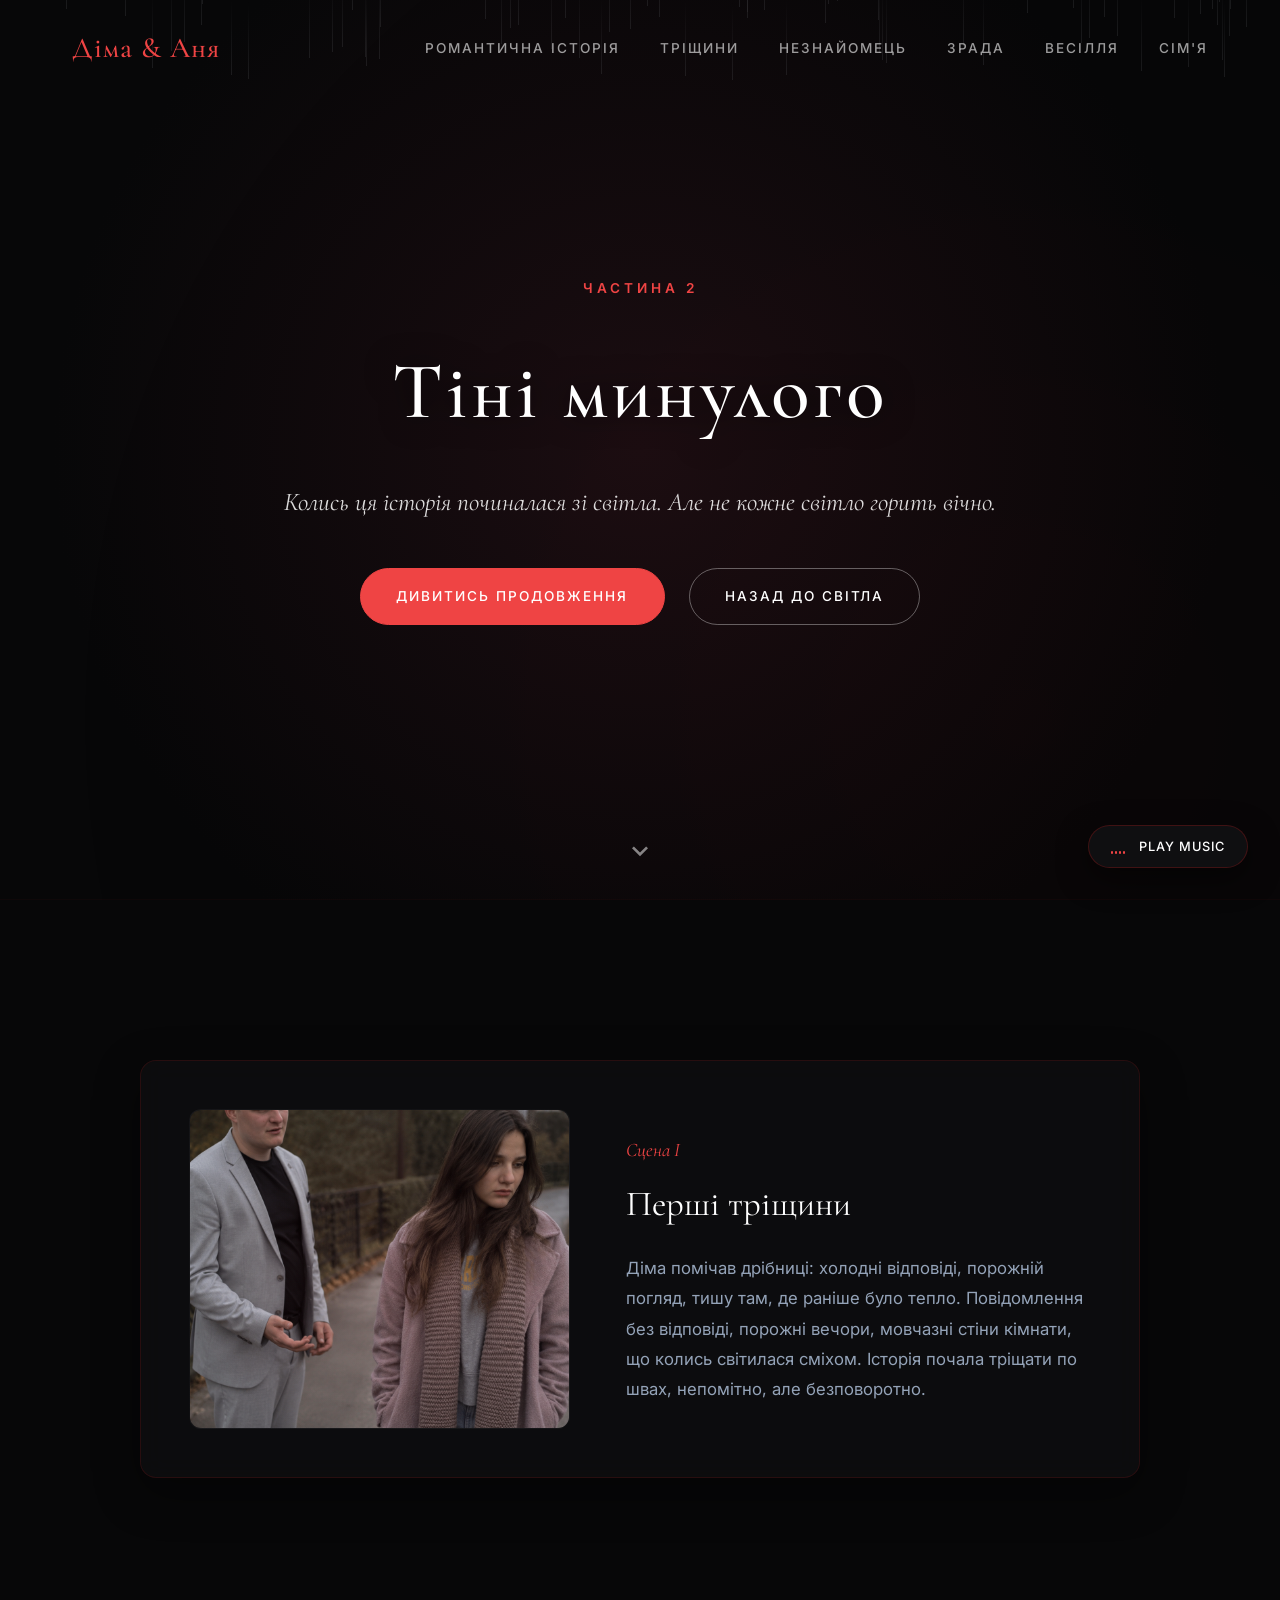
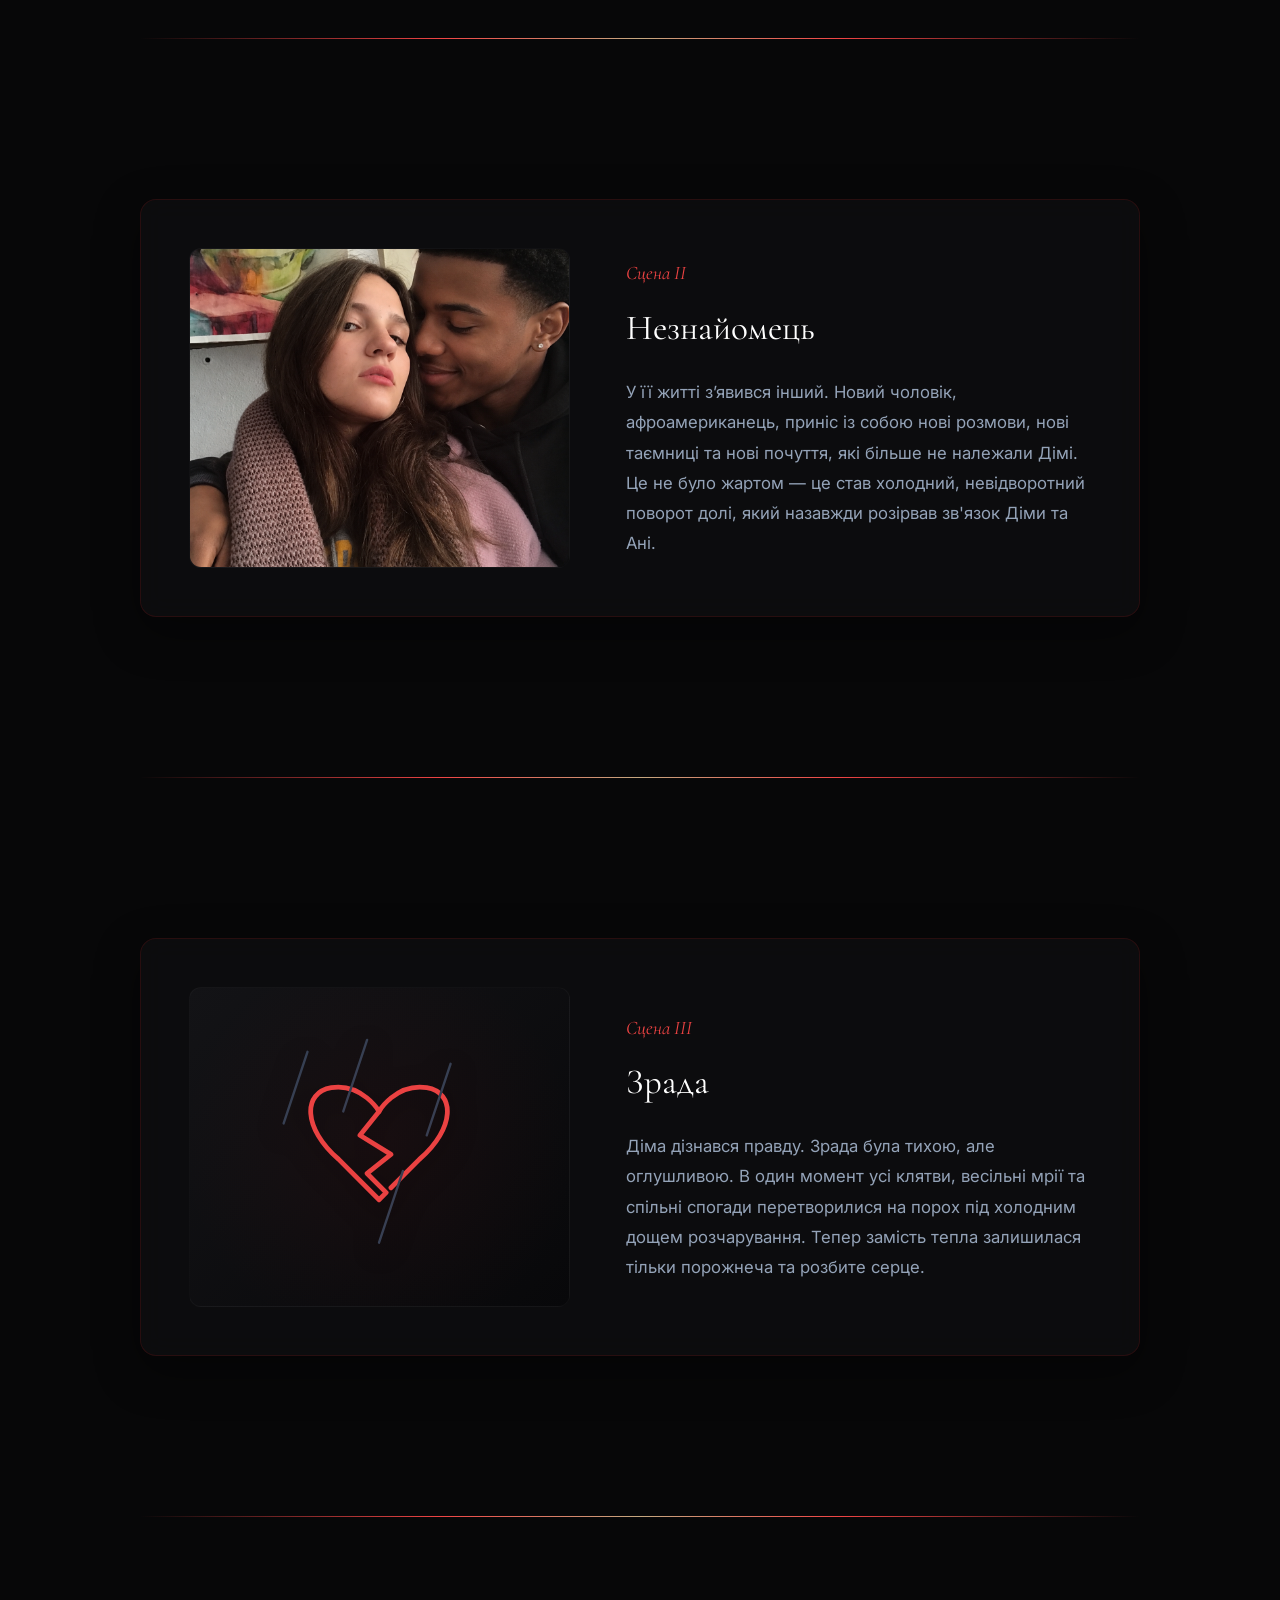
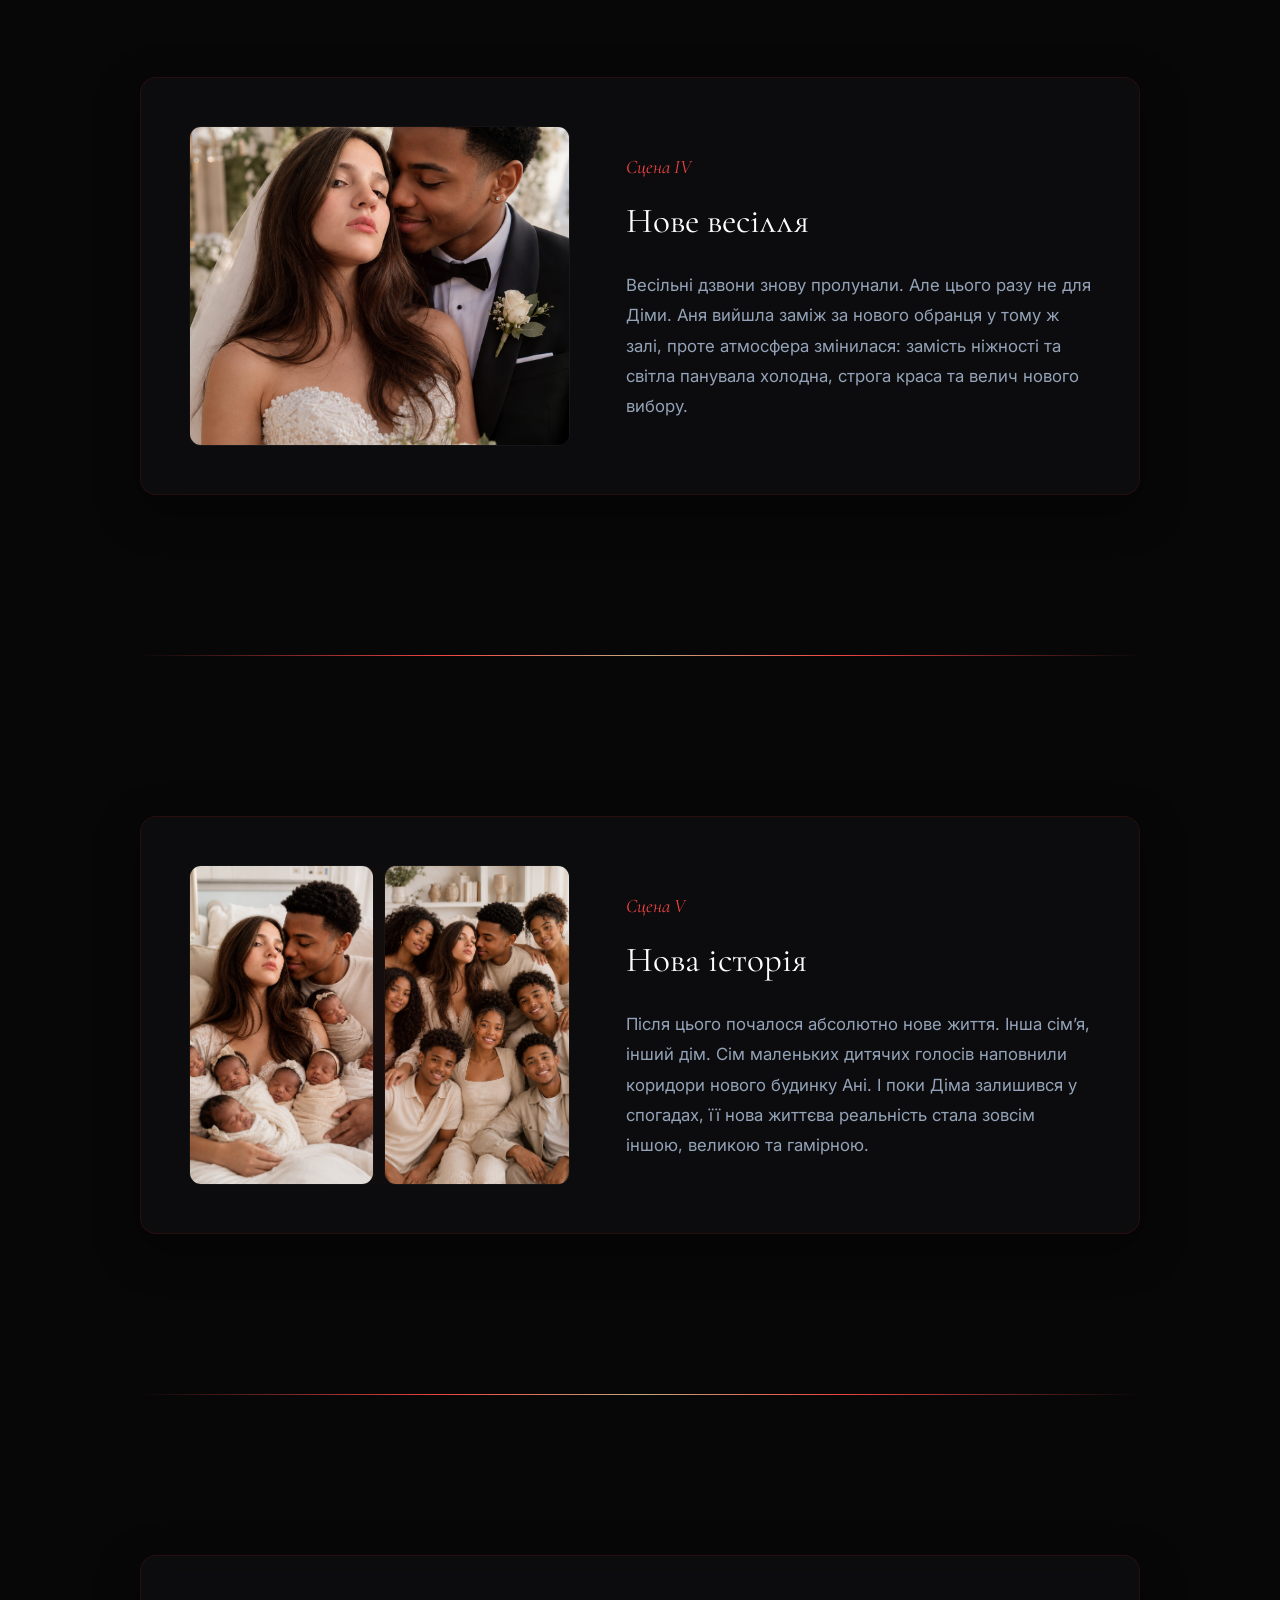
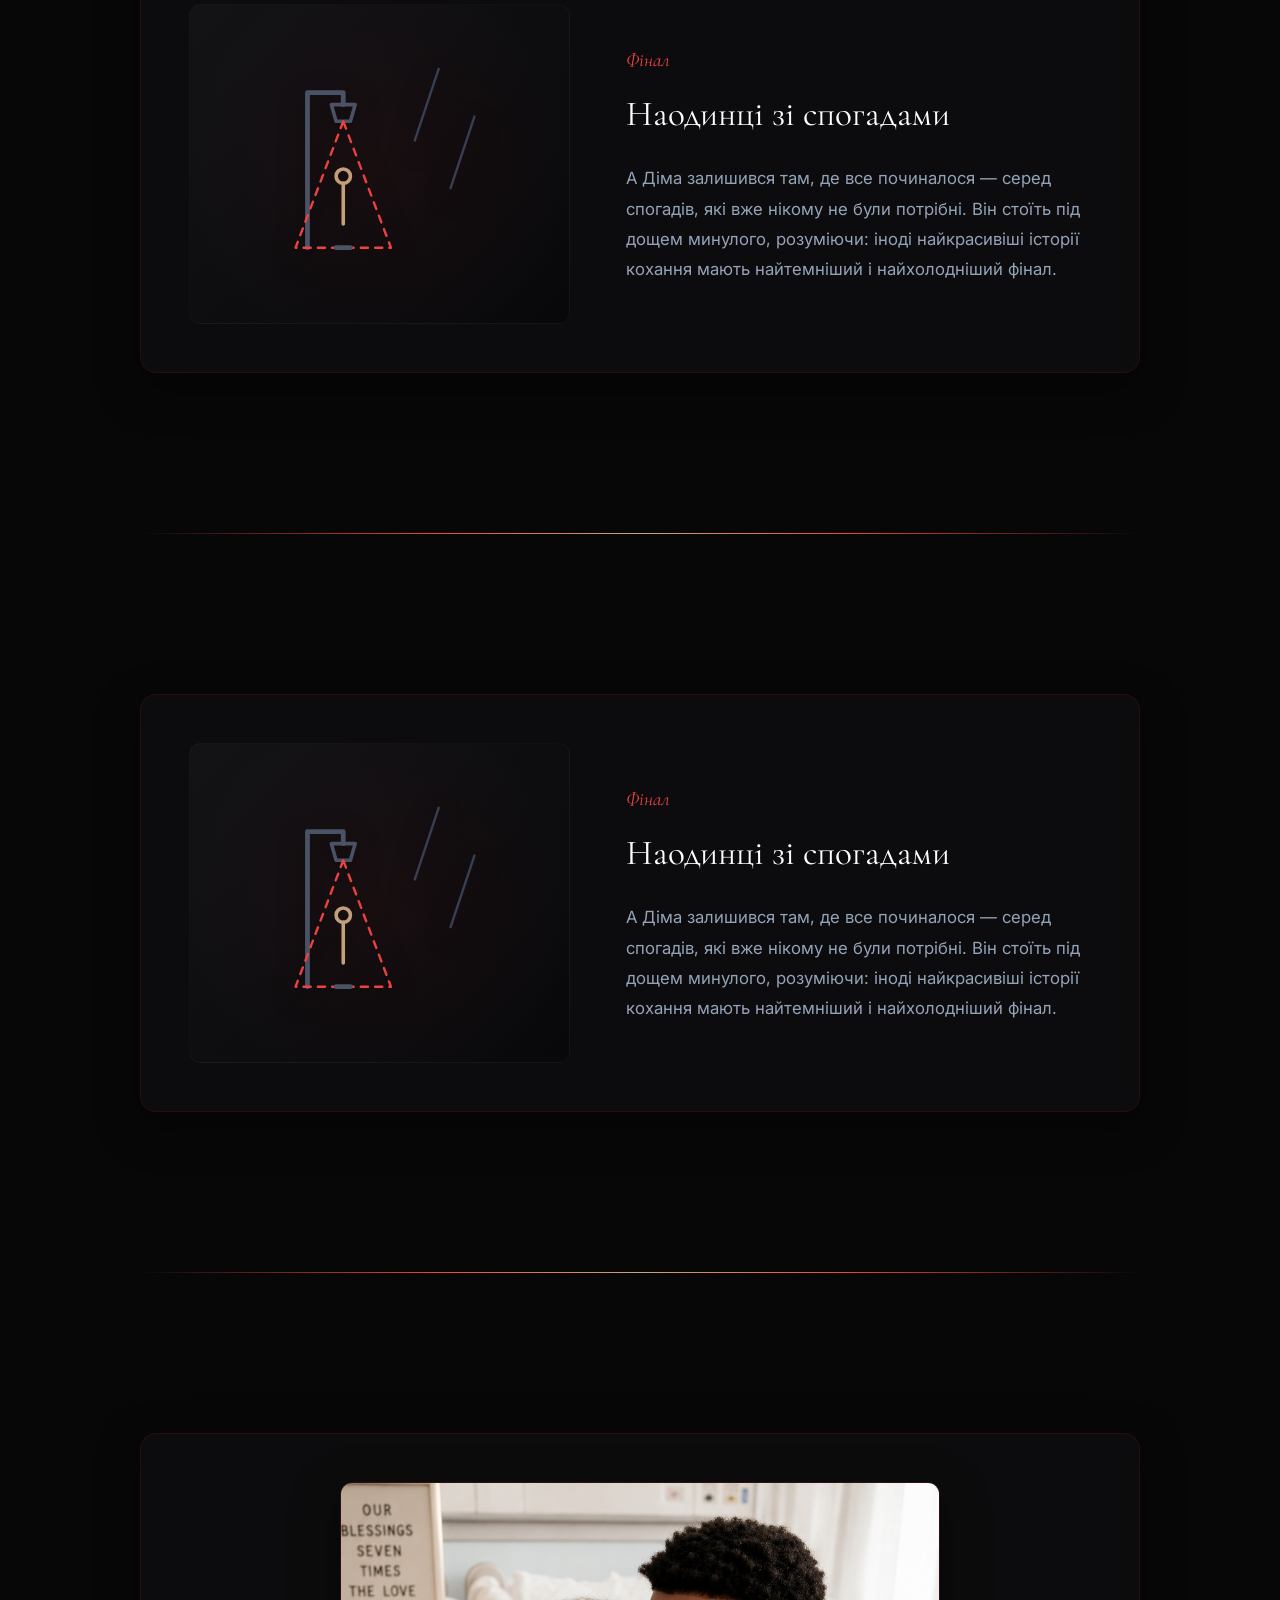
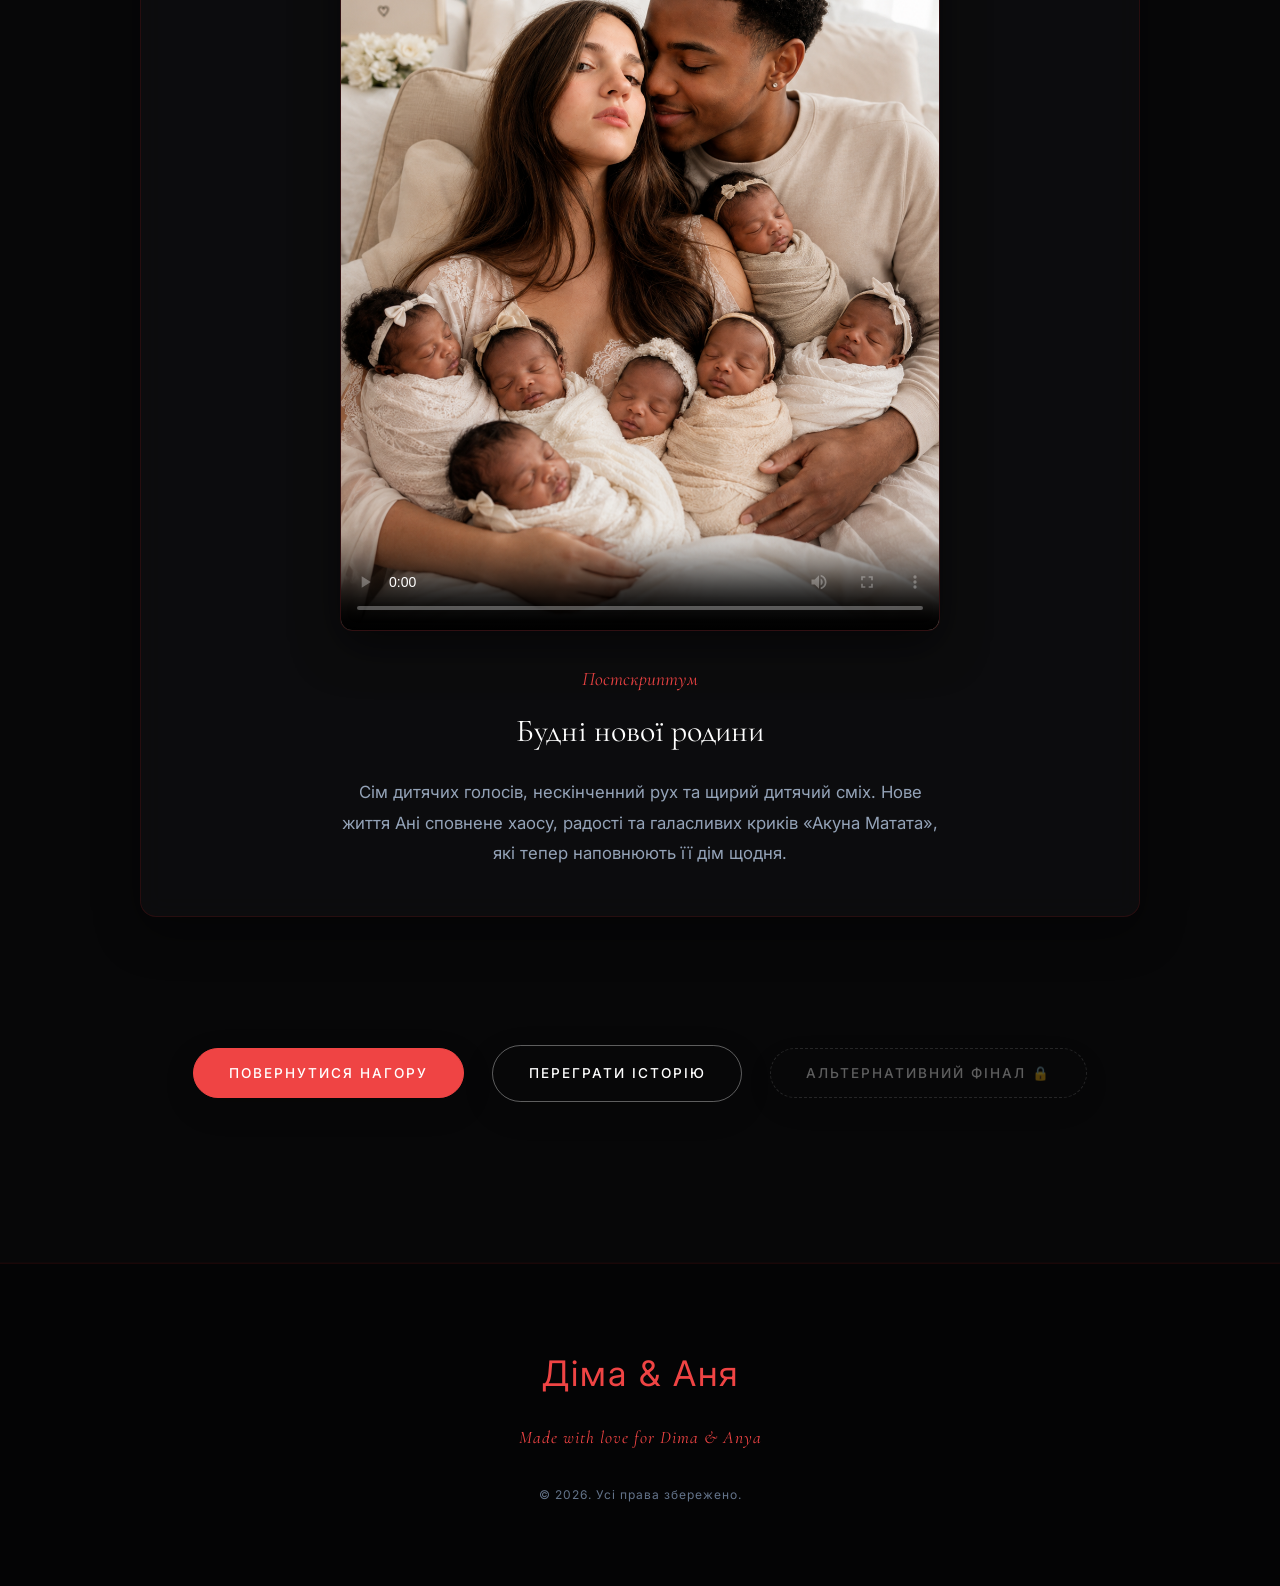
==== commit 1f32481a: "Add files via upload" ====
--- a/continuation.html
+++ b/continuation.html
@@ -221,6 +221,55 @@
                     </div>
                 </div>
 
+                <div class="red-gold-accent"></div>
+
+                <!-- Scene 6: Діма після всього -->
+                <div class="dark-scene-card reveal-on-scroll" id="dima-alone">
+                    <div class="dark-scene-media">
+                        <!-- Line-art Vector: Lone figure under a lamp light in rain -->
+                        <svg viewBox="0 0 100 100" class="silhouette-svg">
+                            <!-- Lamp outline -->
+                            <path d="M 20 85 L 20 20 L 35 20 M 35 20 L 35 25" stroke="#475569" stroke-width="2"/>
+                            <polygon points="30,25 40,25 38,32 32,32" stroke="#475569" stroke-width="1.5"/>
+                            <!-- Light cone -->
+                            <polygon points="35,32 15,85 55,85" fill="none" stroke="#EF4444" stroke-dasharray="3,3" stroke-width="1"/>
+                            <!-- Silhouette of single figure standing -->
+                            <circle cx="35" cy="55" r="3" stroke="#C5A880" stroke-width="1.5"/>
+                            <line x1="35" y1="58" x2="35" y2="75" stroke="#C5A880" stroke-width="1.5"/>
+                            <line x1="32" y1="85" x2="38" y2="85" stroke="#475569" stroke-width="2"/>
+                            <!-- Rain lines -->
+                            <line x1="75" y1="10" x2="65" y2="40" stroke="#334155" stroke-width="1"/>
+                            <line x1="90" y1="30" x2="80" y2="60" stroke="#334155" stroke-width="1"/>
+                        </svg>
+                    </div>
+                    <div class="dark-scene-info">
+                        <span class="dark-scene-num">Фінал</span>
+                        <h2 class="dark-scene-title">Наодинці зі спогадами</h2>
+                        <p class="dark-scene-text">
+                            А Діма залишився там, де все починалося — серед спогадів, які вже нікому не були потрібні. Він стоїть під дощем минулого, розуміючи: іноді найкрасивіші історії кохання мають найтемніший і найхолодніший фінал.
+                        </p>
+                    </div>
+                </div>
+
+                <div class="red-gold-accent"></div>
+
+                <!-- Video Section: Будні нової родини -->
+                <div class="dark-scene-card reveal-on-scroll" style="flex-direction: column; align-items: center; gap: 2rem;">
+                    <div class="video-container" style="width: 100%; max-width: 600px; border-radius: 12px; overflow: hidden; border: 1px solid rgba(155, 28, 28, 0.25); box-shadow: 0 15px 45px rgba(0,0,0,0.5); position: relative; z-index: 10;">
+                        <video controls width="100%" preload="metadata" poster="assets/images/seven_babies.png" style="display: block; width: 100%;">
+                            <source src="assets/video/grok-video-d424734e-3245-4dfd-a670-1b263ec7ccfd.mp4" type="video/mp4">
+                            Ваш браузер не підтримує відтворення відео.
+                        </video>
+                    </div>
+                    <div class="video-info text-center" style="max-width: 600px;">
+                        <span class="dark-scene-num">Постскриптум</span>
+                        <h3 class="dark-scene-title" style="font-size: 2rem;">Будні нової родини</h3>
+                        <p class="dark-scene-text">
+                            Сім дитячих голосів, нескінченний рух та щирий дитячий сміх. Нове життя Ані сповнене хаосу, радості та галасливих криків «Акуна Матата», які тепер наповнюють її дім щодня.
+                        </p>
+                    </div>
+                </div>
+
             </div>
 
             <!-- Dark CTA Actions -->
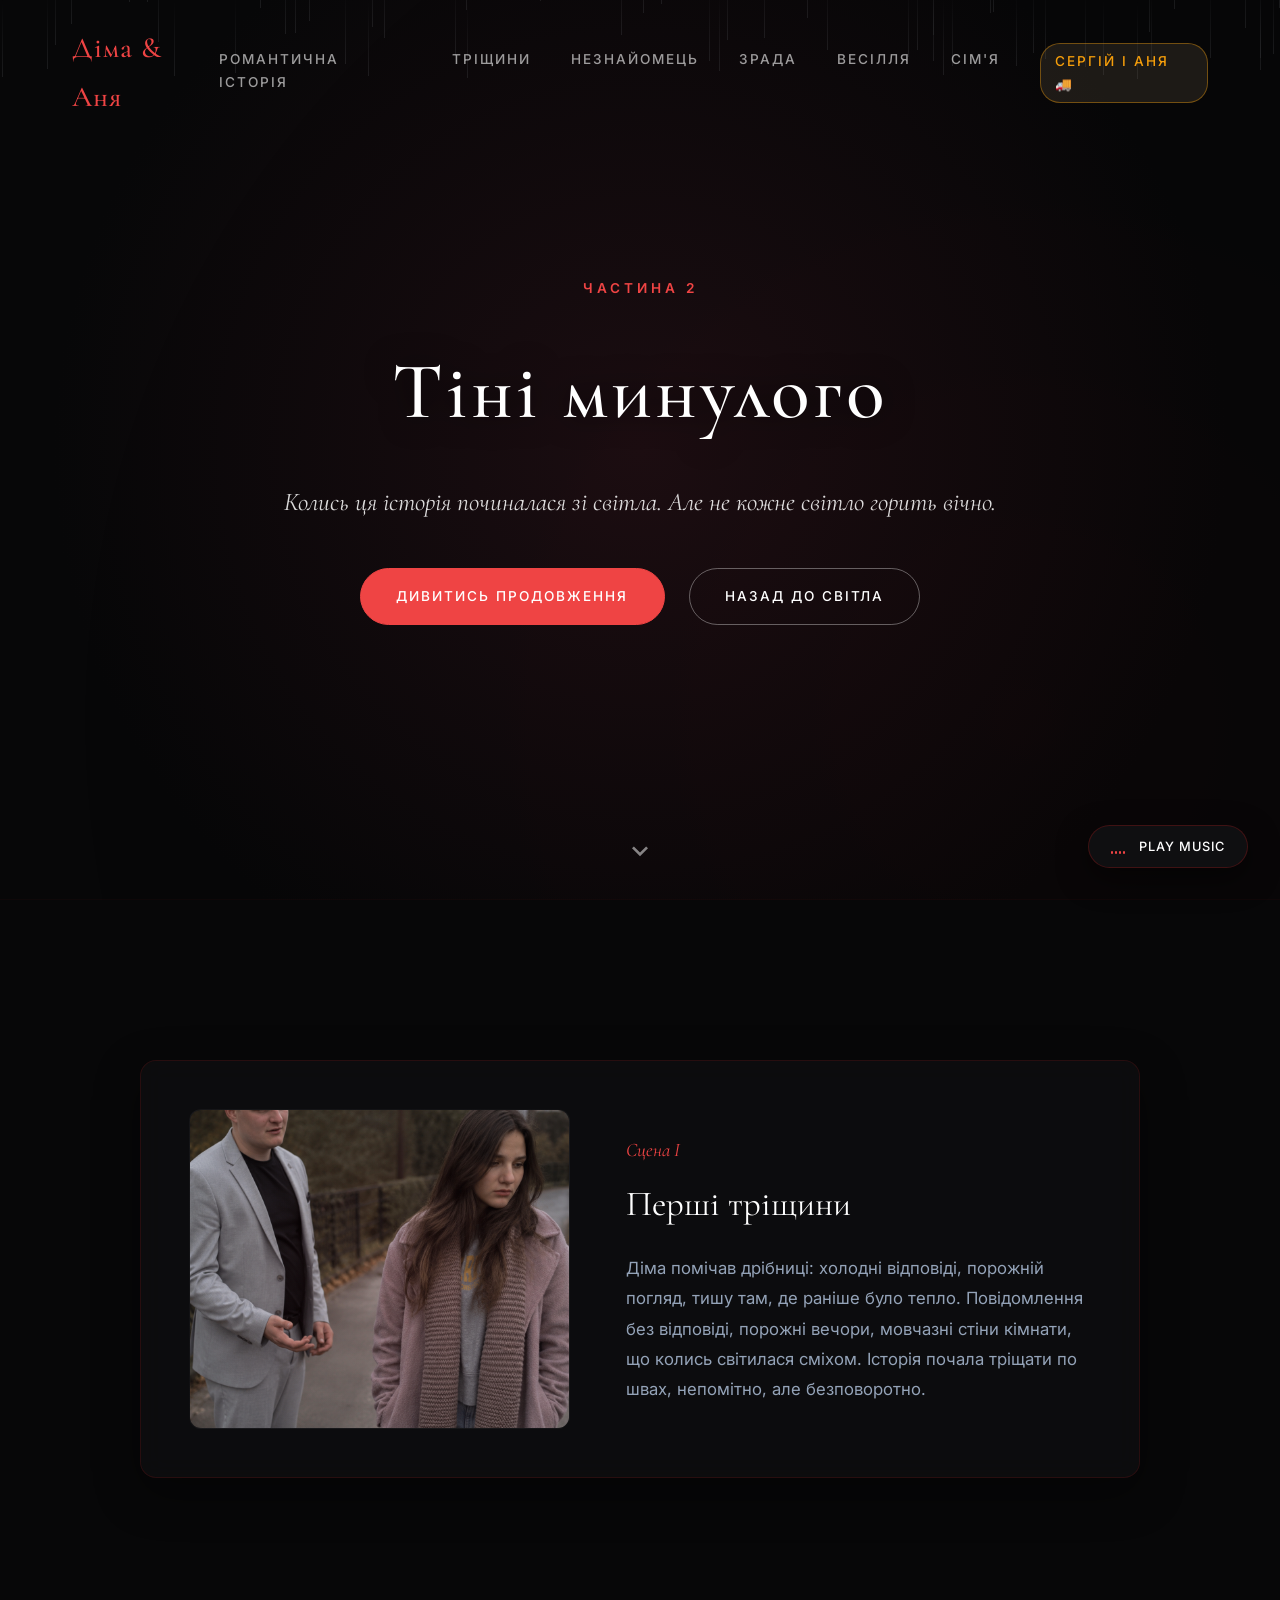
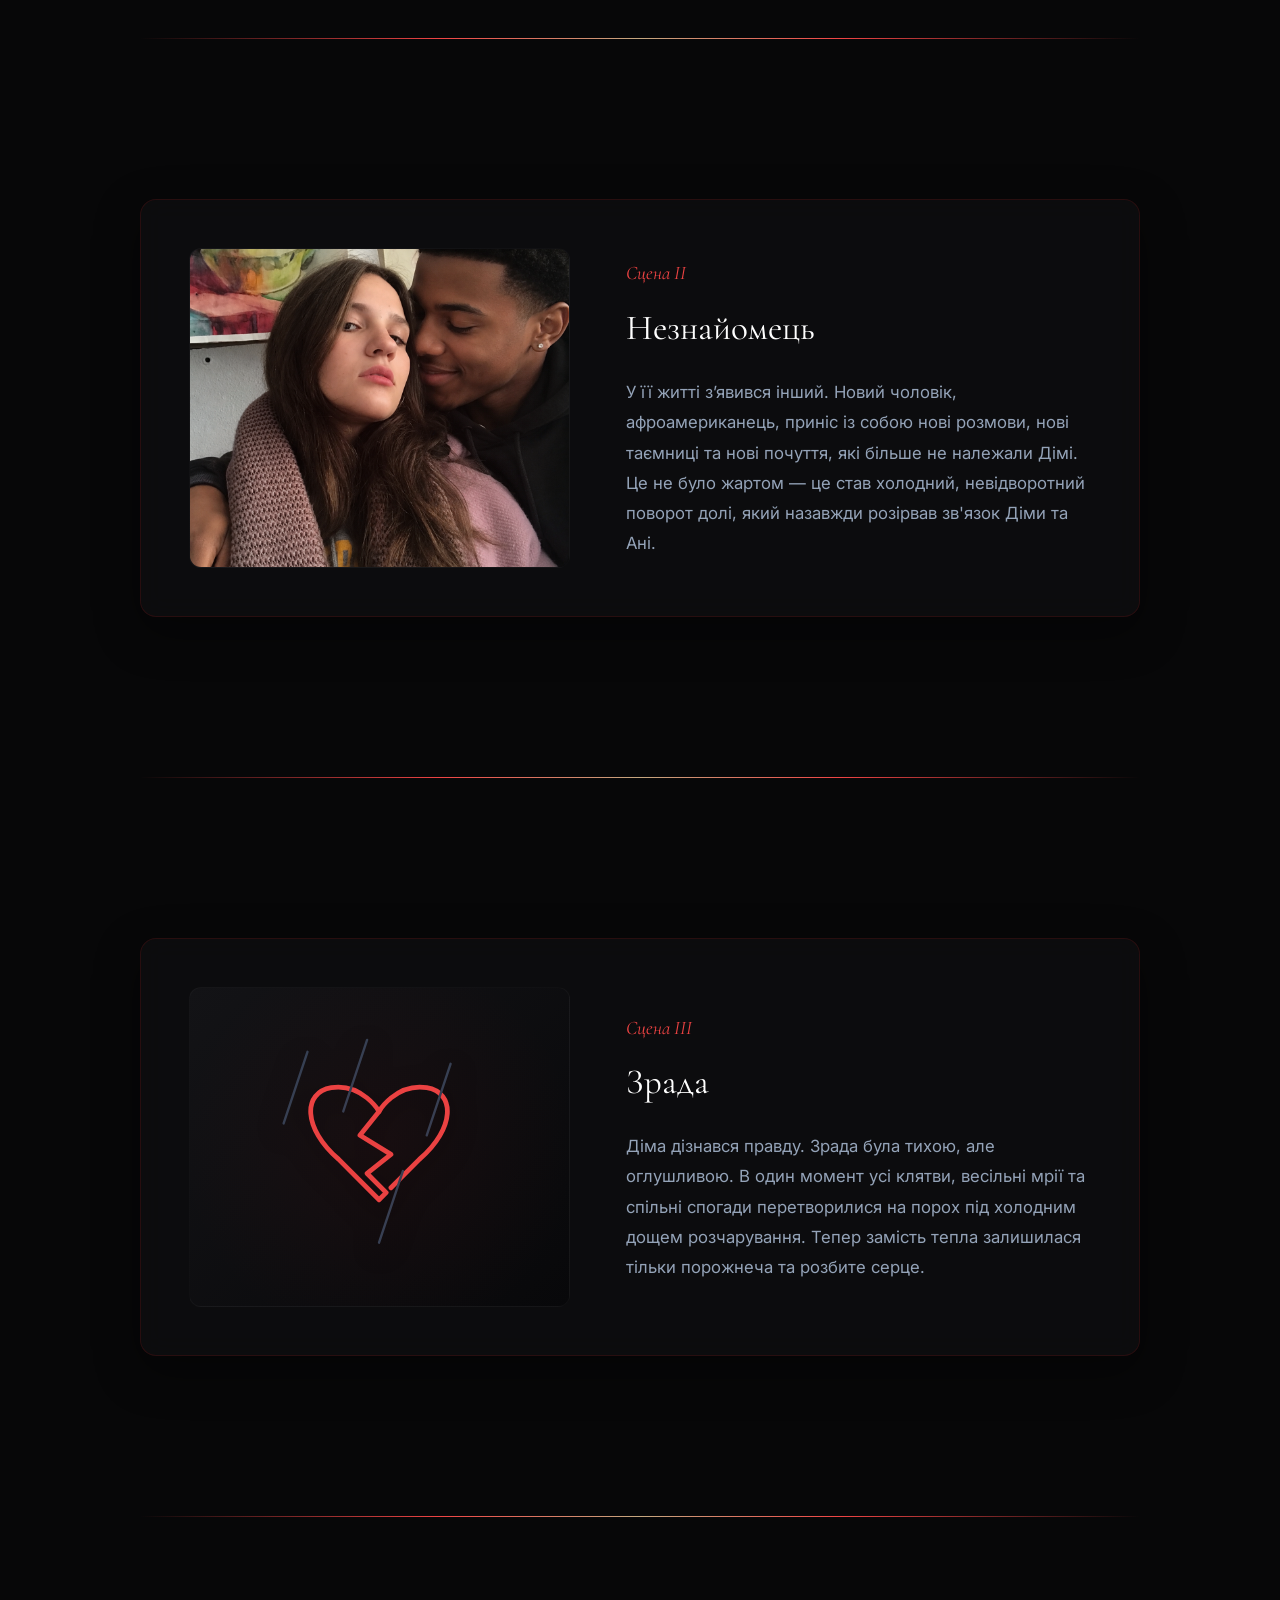
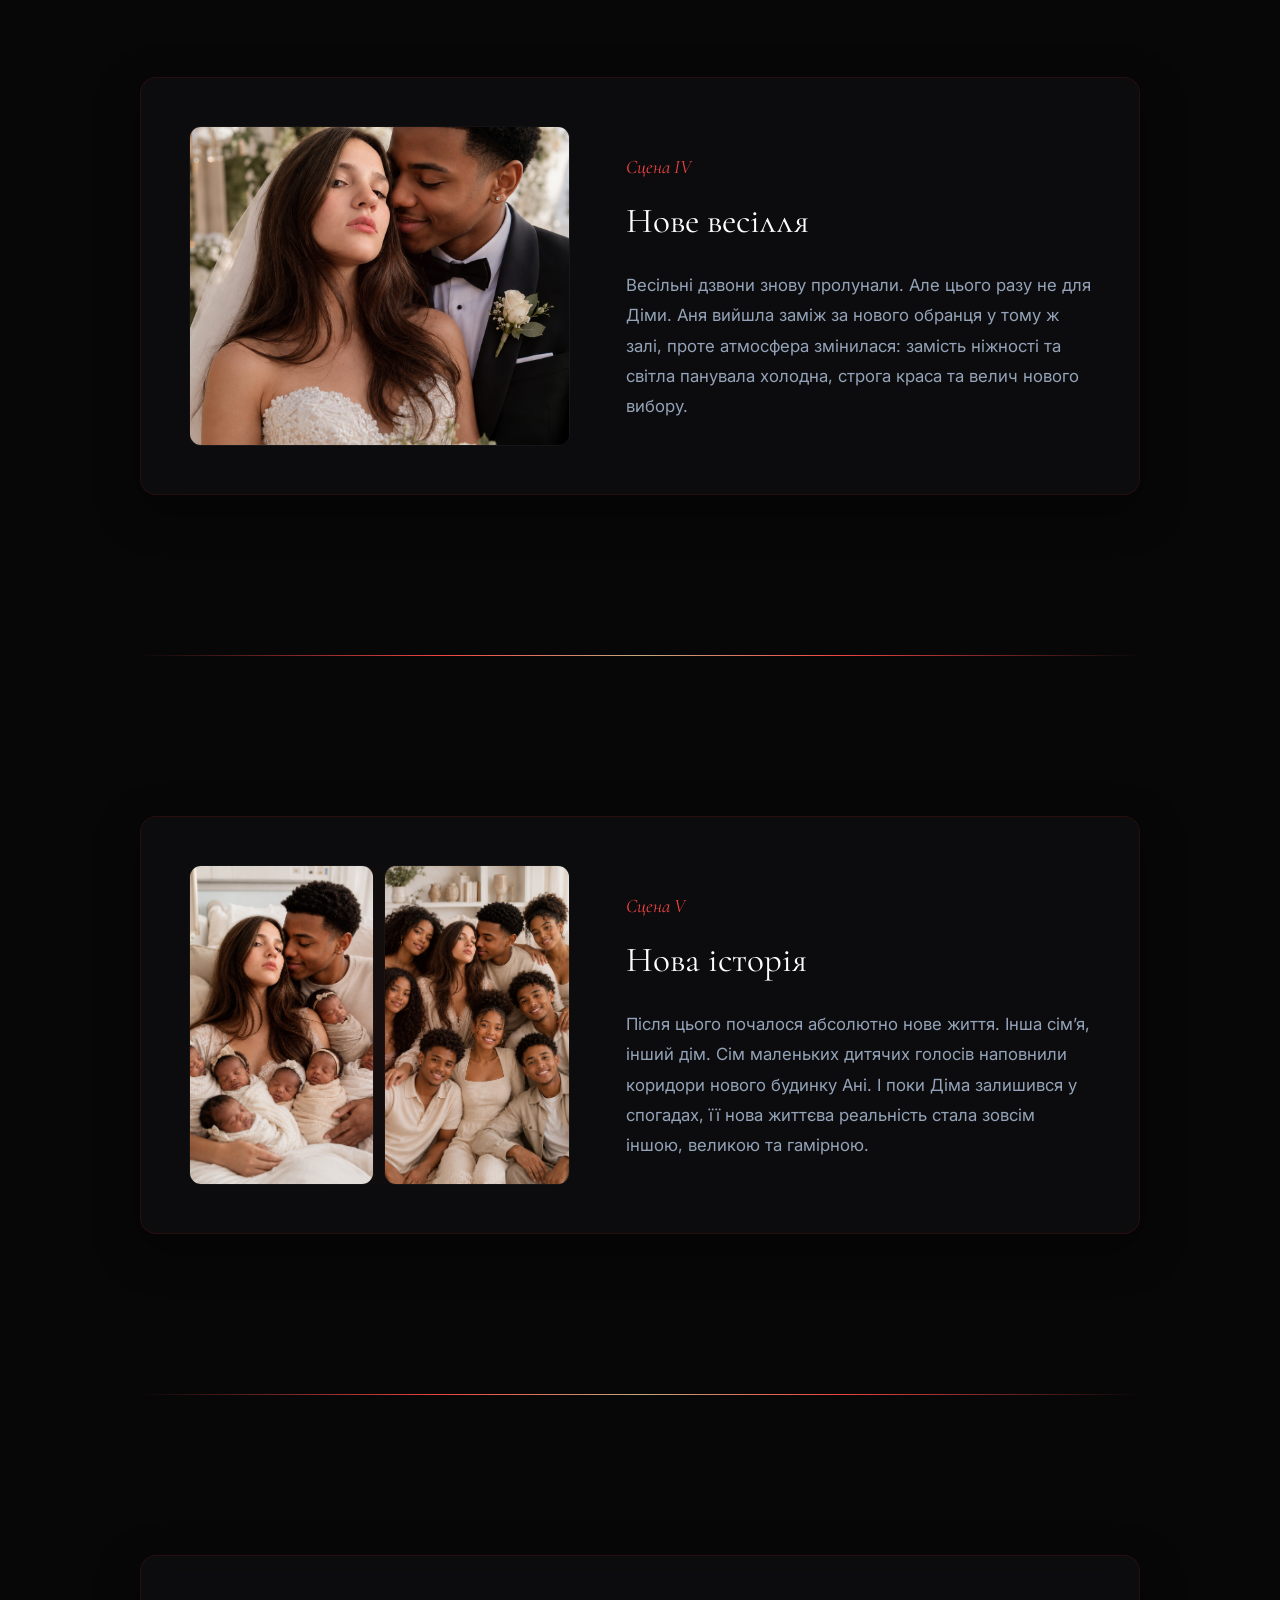
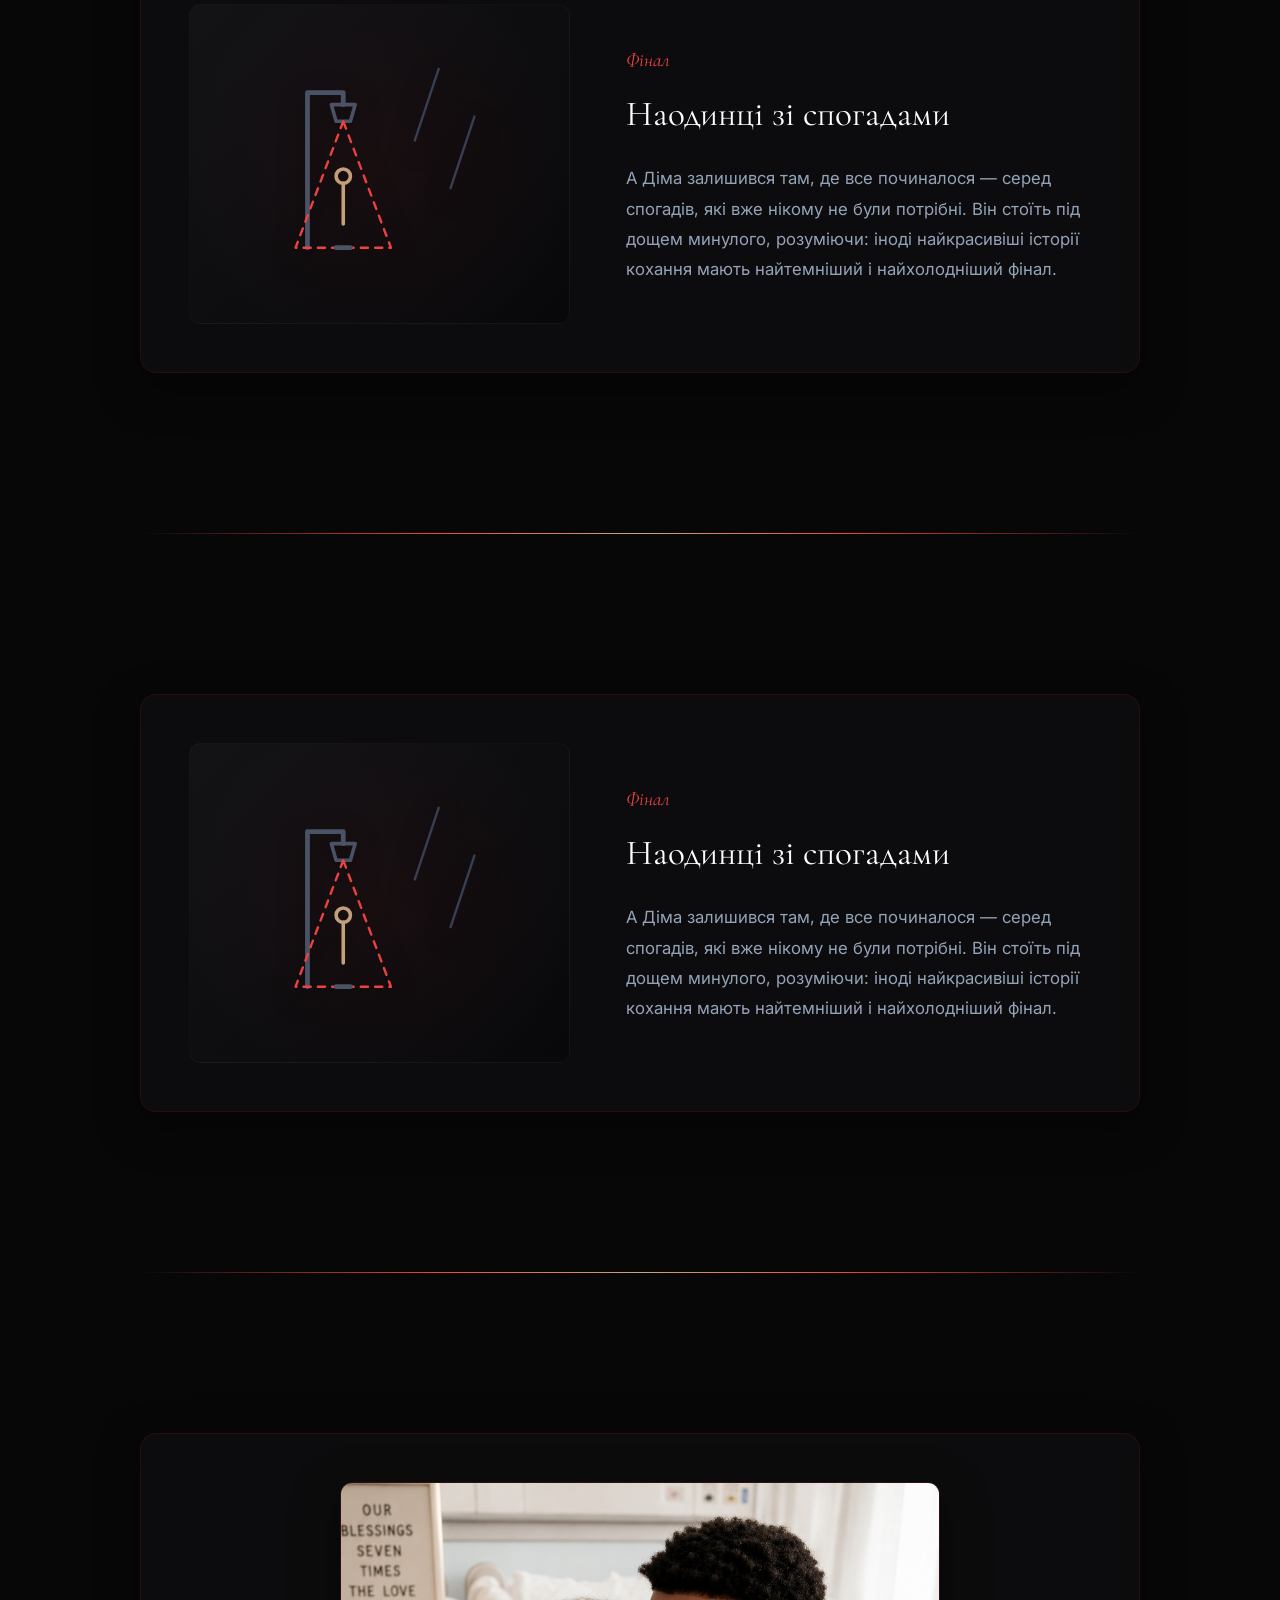
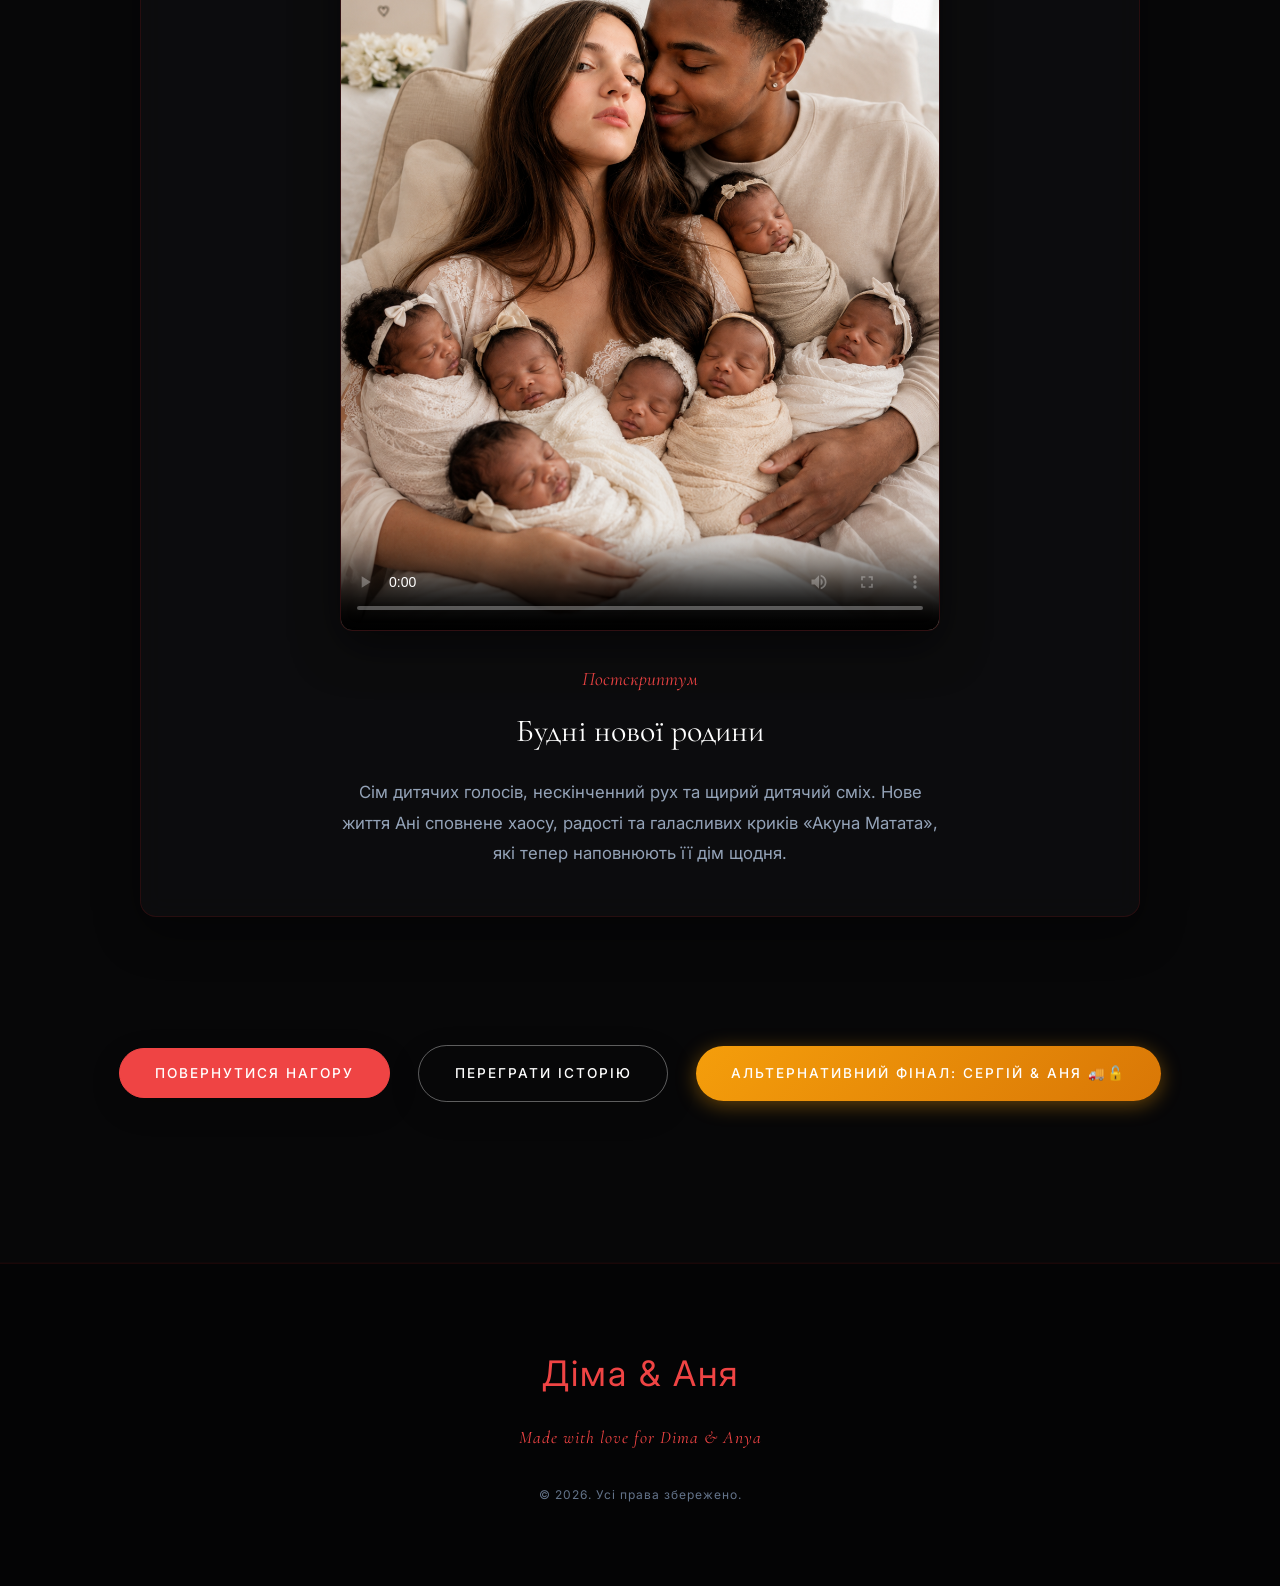
==== commit 840bd9c8: "Add Serhiy and Anya Love Story (serega.html) with Gazelle Power and Instagram section" ====
--- a/continuation.html
+++ b/continuation.html
@@ -64,6 +64,7 @@
                 <a href="#betrayal" class="nav-link">Зрада</a>
                 <a href="#wedding" class="nav-link">Весілля</a>
                 <a href="#family" class="nav-link">Сім'я</a>
+                <a href="serega.html" class="nav-link nav-link-alt" style="color: #F59E0B !important; border-color: rgba(245, 158, 11, 0.4);">Сергій і Аня 🚚</a>
             </nav>
             
             <button class="mobile-menu-toggle" id="menu-toggle" aria-label="Меню">
@@ -278,7 +279,7 @@
                     Повернутися нагору
                 </button>
                 <a href="index.html" class="btn btn-dark-outline btn-round" style="margin-right: 1.5rem;">Переграти історію</a>
-                <button class="btn btn-dark-outline btn-round btn-disabled" aria-disabled="true">Альтернативний фінал 🔒</button>
+                <a href="serega.html" class="btn btn-primary btn-round" style="background: linear-gradient(135deg, #F59E0B, #D97706); border: none; color: #fff; box-shadow: 0 4px 20px rgba(245, 158, 11, 0.4);">Альтернативний фінал: Сергій & Аня 🚚🔓</a>
             </div>
 
         </div>
--- a/style.css
+++ b/style.css
@@ -1617,3 +1617,543 @@
     }
 }
 
+/* ==========================================================================
+   15. Love Story Сергія і Ані (Serega Edition) Styles
+   ========================================================================== */
+
+/* Theme & Accents */
+.serega-theme {
+    background-color: var(--color-ivory);
+}
+
+.serega-theme .hero-overlay-serega {
+    background: linear-gradient(180deg, 
+        rgba(15, 23, 42, 0.45) 0%, 
+        rgba(15, 23, 42, 0.70) 50%, 
+        rgba(15, 23, 42, 0.90) 100%);
+}
+
+.hero-tag-badge {
+    display: inline-block;
+    padding: 0.4rem 1.4rem;
+    background: rgba(197, 168, 128, 0.2);
+    border: 1px solid rgba(197, 168, 128, 0.5);
+    color: var(--color-champagne);
+    font-size: 0.85rem;
+    font-weight: 600;
+    text-transform: uppercase;
+    letter-spacing: 2px;
+    border-radius: 50px;
+    margin-bottom: 1.5rem;
+    backdrop-filter: blur(10px);
+}
+
+.logo-truck-icon {
+    display: inline-block;
+    margin-right: 0.35rem;
+    filter: drop-shadow(0 2px 4px rgba(0,0,0,0.2));
+}
+
+.nav-link-alt {
+    color: var(--color-gold-dark) !important;
+    background: rgba(197, 168, 128, 0.12);
+    padding: 0.35rem 0.9rem !important;
+    border-radius: 20px;
+    border: 1px solid rgba(197, 168, 128, 0.3);
+    transition: var(--transition-fast) !important;
+}
+
+.nav-link-alt:hover {
+    background: var(--color-gold) !important;
+    color: var(--color-navy) !important;
+}
+
+.btn-gazel-horn {
+    background: linear-gradient(135deg, #F59E0B, #D97706);
+    color: #FFFFFF;
+    border: none;
+    padding: 0.95rem 2.2rem;
+    font-size: 0.95rem;
+    font-weight: 600;
+    border-radius: 50px;
+    cursor: pointer;
+    transition: var(--transition-smooth);
+    box-shadow: 0 4px 20px rgba(245, 158, 11, 0.35);
+}
+
+.btn-gazel-horn:hover {
+    transform: translateY(-3px) scale(1.03);
+    box-shadow: 0 8px 30px rgba(245, 158, 11, 0.5);
+    color: #FFFFFF;
+}
+
+/* Stats Grid */
+.gazel-stats-grid {
+    display: grid;
+    grid-template-columns: repeat(4, 1fr);
+    gap: 2rem;
+    margin-top: 4.5rem;
+}
+
+.stat-card {
+    background: var(--color-white);
+    padding: 2.5rem 1.5rem;
+    border-radius: 16px;
+    border: 1px solid rgba(197, 168, 128, 0.2);
+    box-shadow: var(--shadow-soft);
+    transition: var(--transition-smooth);
+}
+
+.stat-card:hover {
+    transform: translateY(-6px);
+    box-shadow: var(--shadow-medium);
+    border-color: var(--color-gold);
+}
+
+.stat-icon {
+    font-size: 2.6rem;
+    margin-bottom: 1rem;
+}
+
+.stat-number {
+    font-family: var(--font-serif);
+    font-size: 2.2rem;
+    font-weight: 700;
+    color: var(--color-navy);
+    line-height: 1.2;
+    margin-bottom: 0.5rem;
+}
+
+.stat-label {
+    font-size: 0.95rem;
+    color: var(--color-muted);
+}
+
+/* Instagram Showcase Section */
+.comments-section {
+    padding: 8rem 0;
+    background: linear-gradient(180deg, var(--color-ivory) 0%, #F5EFE6 50%, var(--color-ivory) 100%);
+    position: relative;
+}
+
+.insta-mockup-wrapper {
+    display: grid;
+    grid-template-columns: 1fr 1fr;
+    gap: 3.5rem;
+    align-items: center;
+    max-width: 1050px;
+    margin: 0 auto;
+}
+
+.insta-card {
+    background: #FFFFFF;
+    border-radius: 18px;
+    border: 1px solid rgba(0, 0, 0, 0.08);
+    box-shadow: 0 15px 45px rgba(15, 23, 42, 0.08);
+    overflow: hidden;
+}
+
+.insta-card-header {
+    display: flex;
+    align-items: center;
+    padding: 0.9rem 1.2rem;
+    border-bottom: 1px solid rgba(0, 0, 0, 0.05);
+}
+
+.insta-avatar {
+    width: 44px;
+    height: 44px;
+    border-radius: 50%;
+    overflow: hidden;
+    margin-right: 0.9rem;
+    border: 2px solid var(--color-gold);
+    flex-shrink: 0;
+}
+
+.insta-avatar img {
+    width: 100%;
+    height: 100%;
+    object-fit: cover;
+}
+
+.insta-user-info {
+    flex-grow: 1;
+}
+
+.insta-username {
+    display: block;
+    font-size: 0.95rem;
+    font-weight: 700;
+    color: #111827;
+    line-height: 1.2;
+}
+
+.insta-location {
+    font-size: 0.78rem;
+    color: #6B7280;
+}
+
+.insta-dots {
+    color: #9CA3AF;
+    font-size: 1.1rem;
+    cursor: pointer;
+}
+
+.insta-card-image-box {
+    position: relative;
+    width: 100%;
+    aspect-ratio: 1 / 1;
+    background: #000;
+    overflow: hidden;
+    cursor: pointer;
+}
+
+.insta-main-pic {
+    width: 100%;
+    height: 100%;
+    object-fit: cover;
+    display: block;
+}
+
+.insta-like-heart-anim {
+    position: absolute;
+    top: 50%;
+    left: 50%;
+    transform: translate(-50%, -50%) scale(0);
+    font-size: 5rem;
+    opacity: 0;
+    transition: transform 0.4s cubic-bezier(0.175, 0.885, 0.32, 1.275), opacity 0.4s ease;
+    pointer-events: none;
+    z-index: 10;
+}
+
+.insta-like-heart-anim.pop {
+    transform: translate(-50%, -50%) scale(1.3);
+    opacity: 1;
+}
+
+.insta-actions {
+    display: flex;
+    justify-content: space-between;
+    align-items: center;
+    padding: 0.8rem 1.2rem 0.5rem;
+}
+
+.insta-action-left {
+    display: flex;
+    gap: 1.1rem;
+    align-items: center;
+}
+
+.insta-action-btn {
+    background: none;
+    border: none;
+    font-size: 1.4rem;
+    cursor: pointer;
+    color: #1F2937;
+    display: flex;
+    align-items: center;
+    justify-content: center;
+    padding: 0;
+    transition: transform 0.2s ease;
+}
+
+.insta-action-btn:hover {
+    transform: scale(1.15);
+}
+
+.insta-heart-btn .heart-icon {
+    fill: none;
+    stroke: #1F2937;
+    stroke-width: 2;
+    transition: all 0.2s ease;
+}
+
+.insta-heart-btn.active .heart-icon {
+    fill: #EF4444;
+    stroke: #EF4444;
+}
+
+.insta-likes-row {
+    padding: 0.2rem 1.2rem;
+    font-size: 0.9rem;
+    font-weight: 700;
+    color: #111827;
+}
+
+.insta-comments-list {
+    padding: 0.6rem 1.2rem;
+    display: flex;
+    flex-direction: column;
+    gap: 0.65rem;
+}
+
+.insta-comment-item {
+    font-size: 0.88rem;
+    line-height: 1.4;
+    display: flex;
+    align-items: flex-start;
+    gap: 0.5rem;
+}
+
+.comment-author {
+    font-weight: 700;
+    color: #111827;
+    flex-shrink: 0;
+}
+
+.comment-text {
+    flex-grow: 1;
+    color: #1F2937;
+}
+
+.comment-heart {
+    font-size: 0.8rem;
+    color: #9CA3AF;
+    cursor: pointer;
+}
+
+.highlight-comment {
+    background: rgba(239, 68, 68, 0.06);
+    padding: 0.5rem 0.7rem;
+    border-radius: 8px;
+    border-left: 3px solid #EF4444;
+}
+
+.insta-post-date {
+    padding: 0.7rem 1.2rem 1.2rem;
+    font-size: 0.75rem;
+    color: #9CA3AF;
+    letter-spacing: 0.5px;
+}
+
+/* Explanation Card */
+.insta-explanation-card {
+    background: var(--color-white);
+    padding: 3.5rem;
+    border-radius: 20px;
+    border: 1px solid rgba(197, 168, 128, 0.25);
+    box-shadow: var(--shadow-medium);
+}
+
+.exclusive-badge {
+    display: inline-block;
+    padding: 0.35rem 1.1rem;
+    background: rgba(197, 168, 128, 0.15);
+    color: var(--color-gold-dark);
+    font-size: 0.8rem;
+    font-weight: 700;
+    text-transform: uppercase;
+    letter-spacing: 1.5px;
+    border-radius: 30px;
+    margin-bottom: 1.5rem;
+}
+
+.insta-explanation-card h3 {
+    font-family: var(--font-serif);
+    font-size: 2.2rem;
+    color: var(--color-navy);
+    margin-bottom: 1.2rem;
+}
+
+.insta-explanation-card p {
+    font-size: 1.05rem;
+    color: var(--color-muted);
+    line-height: 1.8;
+    margin-bottom: 1.2rem;
+}
+
+.quote-signature-box {
+    display: flex;
+    align-items: center;
+    gap: 1.2rem;
+    margin-top: 2rem;
+    padding-top: 1.8rem;
+    border-top: 1px solid rgba(197, 168, 128, 0.2);
+}
+
+.quote-signature-avatar {
+    width: 54px;
+    height: 54px;
+    border-radius: 50%;
+    overflow: hidden;
+    border: 2px solid var(--color-gold);
+}
+
+.quote-signature-avatar img {
+    width: 100%;
+    height: 100%;
+    object-fit: cover;
+}
+
+.quote-signature-box strong {
+    display: block;
+    color: var(--color-navy);
+    font-size: 1rem;
+}
+
+.quote-signature-box p {
+    margin: 0;
+    font-size: 0.85rem;
+    color: var(--color-gold-dark);
+}
+
+/* Horn Section */
+.horn-section {
+    padding: 7rem 0;
+    background-color: var(--color-ivory);
+    position: relative;
+    border-top: 1px solid rgba(197, 168, 128, 0.15);
+    border-bottom: 1px solid rgba(197, 168, 128, 0.15);
+}
+
+.horn-interactive-box {
+    background: #FFFFFF;
+    border: 1px solid rgba(197, 168, 128, 0.3);
+    border-radius: 24px;
+    padding: 4rem 2rem;
+    max-width: 800px;
+    margin: 0 auto;
+    box-shadow: var(--shadow-medium);
+}
+
+.mega-horn-button {
+    width: 180px;
+    height: 180px;
+    border-radius: 50%;
+    background: linear-gradient(135deg, #F59E0B, #D97706);
+    border: 6px solid #FEF3C7;
+    box-shadow: 0 10px 40px rgba(245, 158, 11, 0.4);
+    display: inline-flex;
+    flex-direction: column;
+    align-items: center;
+    justify-content: center;
+    cursor: pointer;
+    transition: all 0.2s cubic-bezier(0.175, 0.885, 0.32, 1.275);
+    outline: none;
+    margin-bottom: 1.5rem;
+}
+
+.mega-horn-button:hover {
+    transform: scale(1.06);
+    box-shadow: 0 15px 50px rgba(245, 158, 11, 0.55);
+}
+
+.mega-horn-button:active {
+    transform: scale(0.95);
+    box-shadow: 0 5px 20px rgba(245, 158, 11, 0.4);
+}
+
+.horn-icon-big {
+    font-size: 3rem;
+    margin-bottom: 0.2rem;
+}
+
+.horn-btn-title {
+    font-family: var(--font-sans);
+    font-size: 1.25rem;
+    font-weight: 800;
+    color: #FFFFFF;
+    letter-spacing: 1px;
+}
+
+.horn-btn-sub {
+    font-size: 0.72rem;
+    color: rgba(255, 255, 255, 0.85);
+    text-transform: uppercase;
+}
+
+.horn-status-text {
+    font-size: 1.15rem;
+    font-weight: 600;
+    color: var(--color-navy);
+    min-height: 2rem;
+    margin-bottom: 2.5rem;
+}
+
+.horn-status-text.horn-pulse {
+    animation: textFlash 0.5s ease-out;
+}
+
+@keyframes textFlash {
+    0% { transform: scale(1.1); color: #D97706; }
+    100% { transform: scale(1); color: var(--color-navy); }
+}
+
+.gazel-dashboard-metrics {
+    display: flex;
+    justify-content: center;
+    align-items: center;
+    gap: 2.5rem;
+    padding-top: 2rem;
+    border-top: 1px solid rgba(0, 0, 0, 0.06);
+}
+
+.metric-item {
+    display: flex;
+    flex-direction: column;
+    align-items: center;
+}
+
+.metric-val {
+    font-family: var(--font-serif);
+    font-size: 2.4rem;
+    font-weight: 700;
+    color: var(--color-navy);
+    line-height: 1;
+}
+
+.metric-unit {
+    font-size: 0.8rem;
+    font-weight: 600;
+    color: var(--color-gold-dark);
+    margin-bottom: 0.2rem;
+}
+
+.metric-name {
+    font-size: 0.85rem;
+    color: var(--color-muted);
+}
+
+.metric-divider {
+    width: 1px;
+    height: 45px;
+    background: rgba(0, 0, 0, 0.08);
+}
+
+/* Story Switch Section */
+.story-switch-section {
+    padding: 7rem 0;
+    background: var(--color-white);
+    position: relative;
+    border-top: 1px solid rgba(197, 168, 128, 0.15);
+}
+
+/* Responsive adjustments for Serega page */
+@media (max-width: 992px) {
+    .gazel-stats-grid {
+        grid-template-columns: repeat(2, 1fr);
+    }
+    .insta-mockup-wrapper {
+        grid-template-columns: 1fr;
+        gap: 2.5rem;
+    }
+}
+
+@media (max-width: 600px) {
+    .gazel-stats-grid {
+        grid-template-columns: 1fr;
+    }
+    .gazel-dashboard-metrics {
+        flex-direction: column;
+        gap: 1.5rem;
+    }
+    .metric-divider {
+        display: none;
+    }
+    .insta-explanation-card {
+        padding: 2rem 1.5rem;
+    }
+}
+
+
